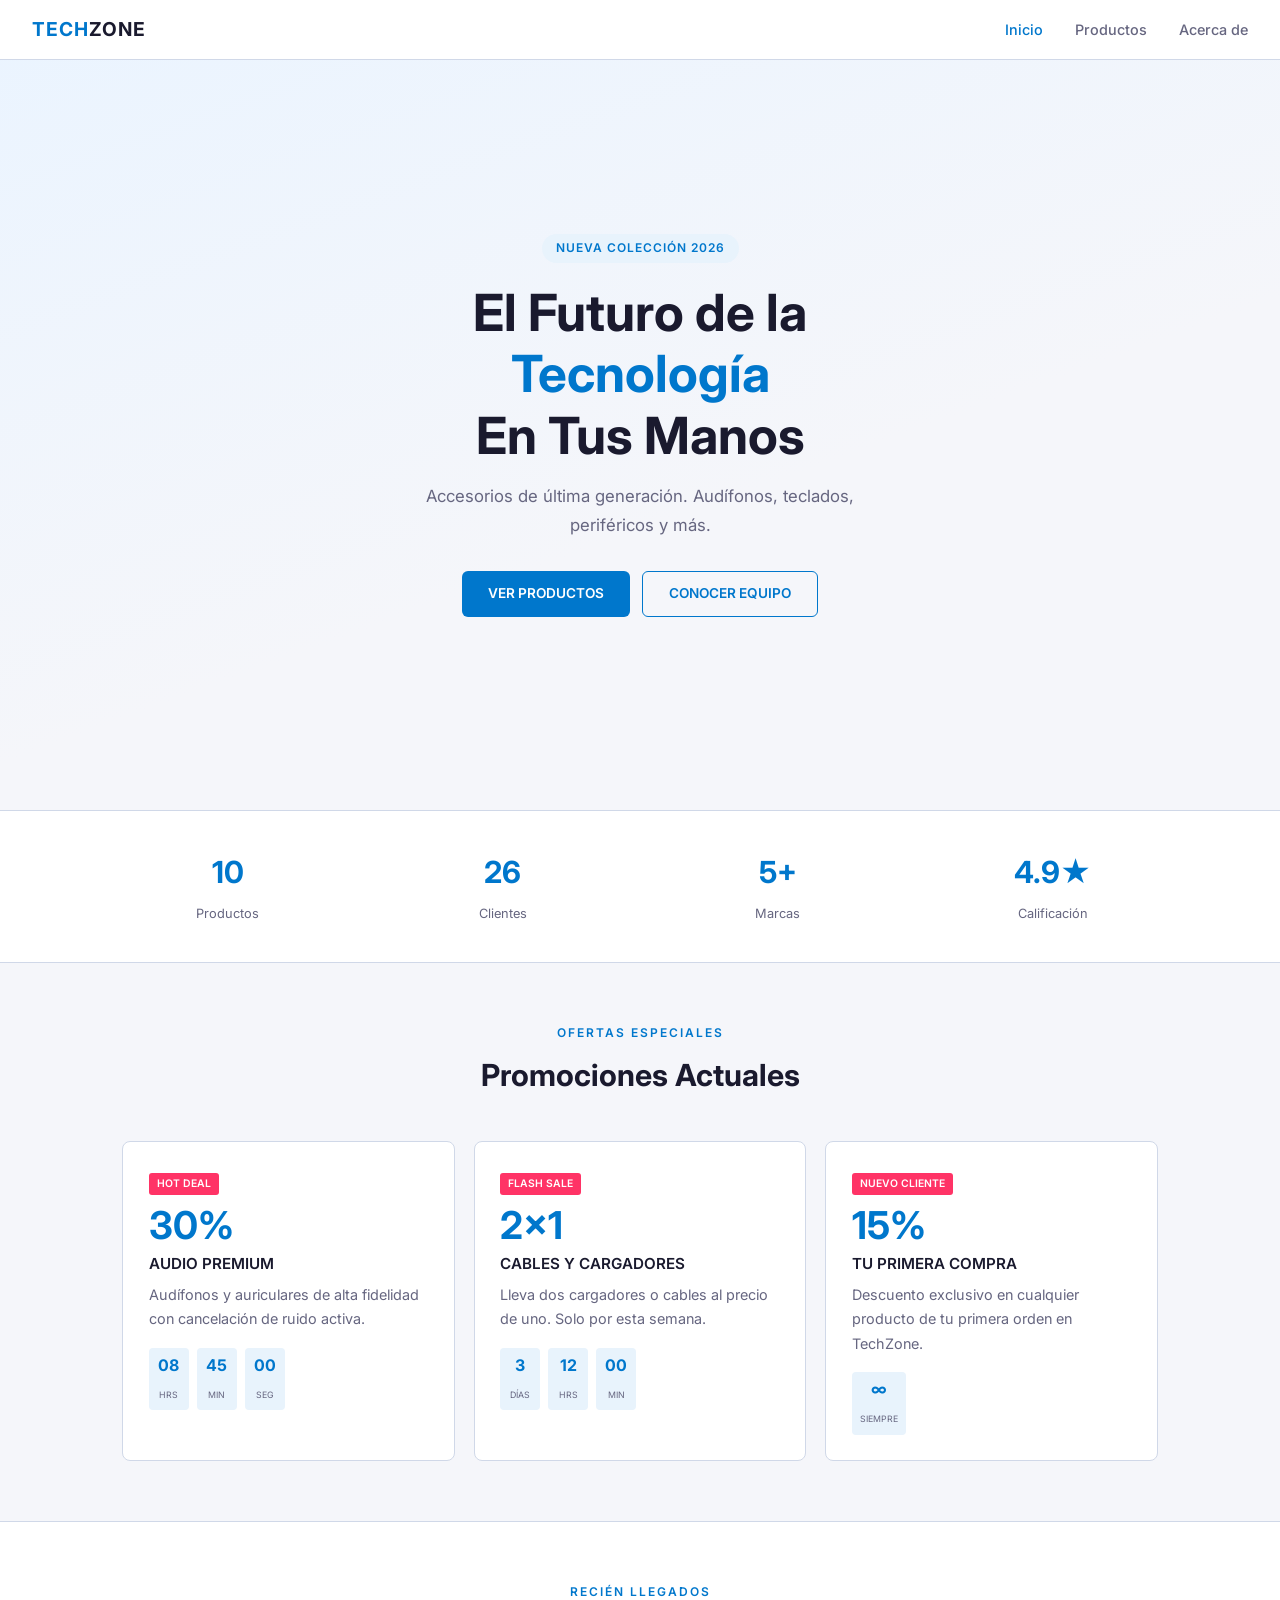
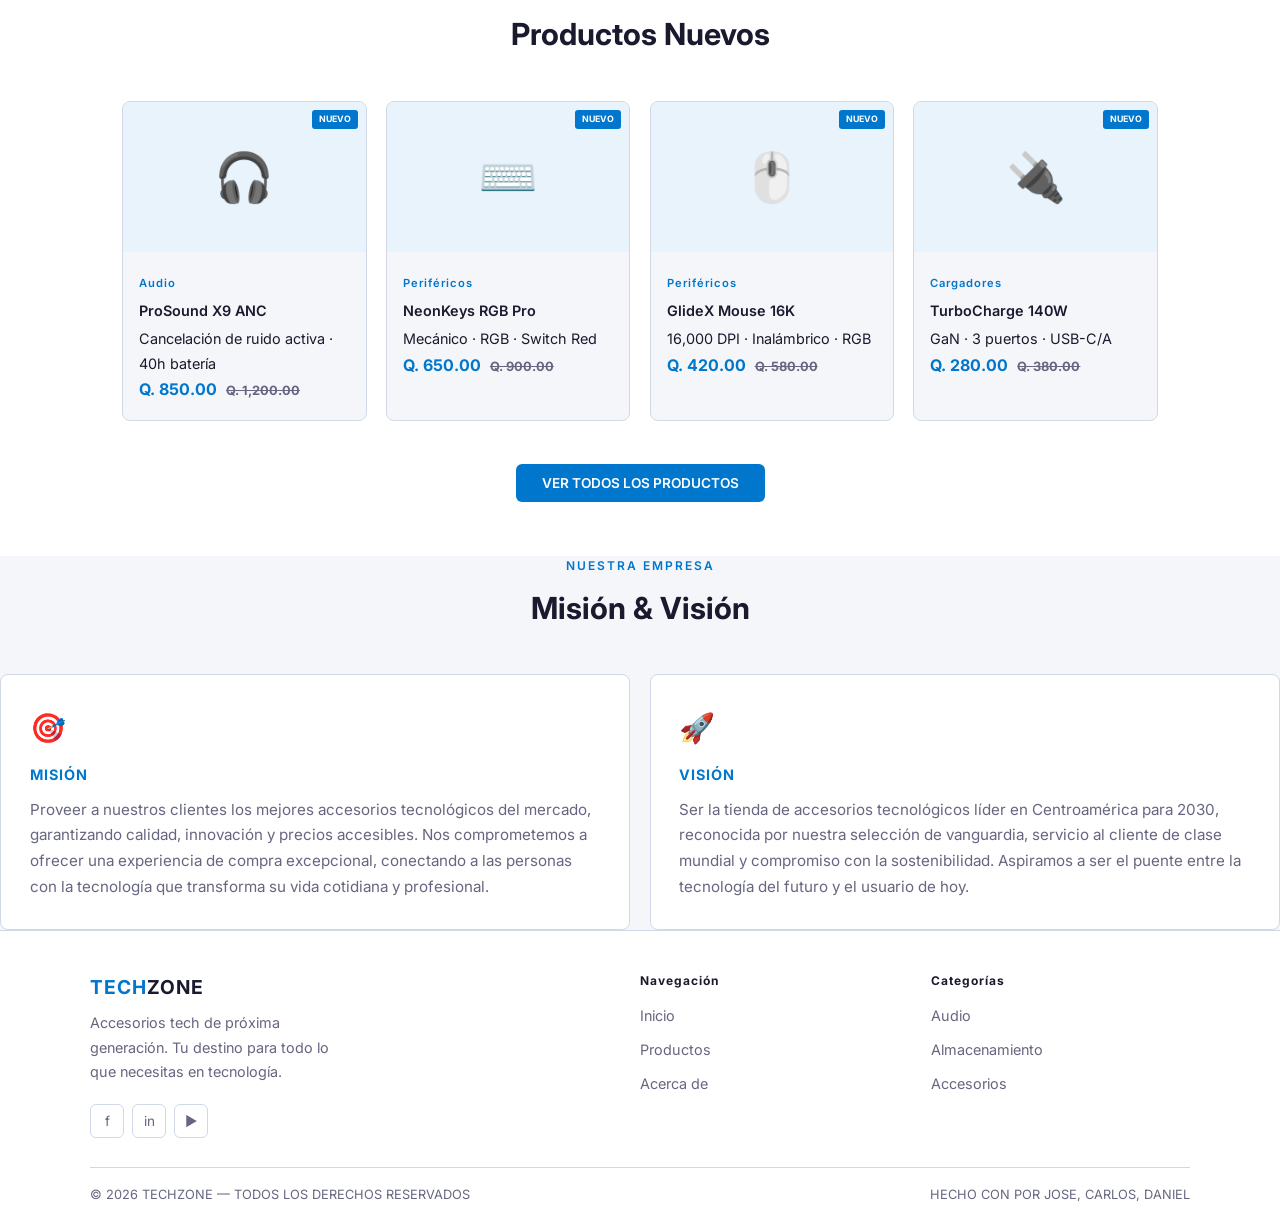
==== index.html @ 8e23b64d "Add files via upload" ====
<!DOCTYPE html>
<html lang="es">
<head>
  <meta charset="UTF-8" />
  <meta name="viewport" content="width=device-width, initial-scale=1.0" />
  <title>TechZone | Accesorios Tech de Próxima Generación</title>
  <link rel="stylesheet" href="/styles_CDJ.css" />
</head>
<body>

  <nav class="navbar_CDJ">
    <a href="index.html" class="nav-logo_CDJ">TECH<span>ZONE</span></a>

    <button class="nav-toggle_CDJ" id="navToggle_CDJ" aria-label="Menú">
      <span></span><span></span><span></span>
    </button>

    <ul class="nav-links_CDJ" id="navLinks_CDJ">
      <li><a href="index.html" class="active_CDJ">Inicio</a></li>
      <li><a href="productos_CDJ.html">Productos</a></li>
      <li><a href="acerca_CDJ.html">Acerca de</a></li>
    </ul>
  </nav>

  <section class="hero_CDJ">
    <div class="hero-content_CDJ">
      <span class="hero-badge_CDJ">NUEVA COLECCIÓN 2026</span>
      <h1 class="hero-title_CDJ">
        El Futuro de la<br />
        <span class="neon-word_CDJ">Tecnología</span><br />
        En Tus Manos
      </h1>
      <p class="hero-subtitle_CDJ">
        Accesorios de última generación. Audífonos, teclados, periféricos
        y más.
      </p>
      <div class="hero-buttons_CDJ">
        <a href="productos_CDJ.html" class="btn-primary_CDJ">VER PRODUCTOS</a>
        <a href="acerca_CDJ.html" class="btn-secondary_CDJ">CONOCER EQUIPO</a>
      </div>
    </div>
    <div class="scroll-indicator_CDJ"></div>
  </section>

  <div class="stats-bar_CDJ">
    <div class="stats-inner_CDJ">
      <div class="stat-item_CDJ">
        <span class="stat-num_CDJ">10</span>
        <span class="stat-label_CDJ">Productos</span>
      </div>
      <div class="stat-item_CDJ">
        <span class="stat-num_CDJ">26</span>
        <span class="stat-label_CDJ">Clientes</span>
      </div>
      <div class="stat-item_CDJ">
        <span class="stat-num_CDJ">5+</span>
        <span class="stat-label_CDJ">Marcas</span>
      </div>
      <div class="stat-item_CDJ">
        <span class="stat-num_CDJ">4.9★</span>
        <span class="stat-label_CDJ">Calificación</span>
      </div>
    </div>
  </div>

  <section class="section_CDJ">
    <div class="section-header_CDJ">
      <span class="section-tag_CDJ">Ofertas Especiales</span>
      <h2 class="section-title_CDJ">Promociones Actuales</h2>
    </div>

    <div class="promo-grid_CDJ">

      <div class="promo-card_CDJ">
        <span class="promo-badge_CDJ">HOT DEAL</span>
        <div class="promo-discount_CDJ">30%</div>
        <h3>AUDIO PREMIUM</h3>
        <p>Audífonos y auriculares de alta fidelidad con cancelación de ruido activa.</p>
        <div class="promo-timer_CDJ">
          <div class="timer-block_CDJ">
            <span class="timer-num_CDJ" id="hours_CDJ">08</span>
            <span class="timer-label_CDJ">HRS</span>
          </div>
          <div class="timer-block_CDJ">
            <span class="timer-num_CDJ" id="mins_CDJ">45</span>
            <span class="timer-label_CDJ">MIN</span>
          </div>
          <div class="timer-block_CDJ">
            <span class="timer-num_CDJ" id="secs_CDJ">00</span>
            <span class="timer-label_CDJ">SEG</span>
          </div>
        </div>
      </div>

      <div class="promo-card_CDJ">
        <span class="promo-badge_CDJ">FLASH SALE</span>
        <div class="promo-discount_CDJ">2×1</div>
        <h3>CABLES Y CARGADORES</h3>
        <p>Lleva dos cargadores o cables al precio de uno. Solo por esta semana.</p>
        <div class="promo-timer_CDJ">
          <div class="timer-block_CDJ">
            <span class="timer-num_CDJ">3</span>
            <span class="timer-label_CDJ">DÍAS</span>
          </div>
          <div class="timer-block_CDJ">
            <span class="timer-num_CDJ">12</span>
            <span class="timer-label_CDJ">HRS</span>
          </div>
          <div class="timer-block_CDJ">
            <span class="timer-num_CDJ">00</span>
            <span class="timer-label_CDJ">MIN</span>
          </div>
        </div>
      </div>

      <div class="promo-card_CDJ">
        <span class="promo-badge_CDJ">NUEVO CLIENTE</span>
        <div class="promo-discount_CDJ">15%</div>
        <h3>TU PRIMERA COMPRA</h3>
        <p>Descuento exclusivo en cualquier producto de tu primera orden en TechZone.</p>
        <div class="promo-timer_CDJ">
          <div class="timer-block_CDJ">
            <span class="timer-num_CDJ">∞</span>
            <span class="timer-label_CDJ">SIEMPRE</span>
          </div>
        </div>
      </div>

    </div>
  </section>

  <section class="products-section_CDJ">
    <div class="products-inner_CDJ">
      <div class="section-header_CDJ">
        <span class="section-tag_CDJ">Recién Llegados</span>
        <h2 class="section-title_CDJ">Productos Nuevos</h2>
      </div>

      <div class="products-grid_CDJ">

        <div class="product-card_CDJ">
          <div class="product-img_CDJ">
            🎧
            <span class="product-new-tag_CDJ">NUEVO</span>
          </div>
          <div class="product-info_CDJ">
            <span class="product-category_CDJ">Audio</span>
            <div class="product-name_CDJ">ProSound X9 ANC</div>
            <div style="color: var(--text-secondary_CDJ); font-size: 0.9rem;">Cancelación de ruido activa · 40h batería</div>
            <div class="product-price_CDJ">Q. 850.00 <span class="old-price_CDJ">Q. 1,200.00</span></div>
          </div>
        </div>

        <div class="product-card_CDJ">
          <div class="product-img_CDJ">
            ⌨️
            <span class="product-new-tag_CDJ">NUEVO</span>
          </div>
          <div class="product-info_CDJ">
            <span class="product-category_CDJ">Periféricos</span>
            <div class="product-name_CDJ">NeonKeys RGB Pro</div>
            <div style="color: var(--text-secondary_CDJ); font-size: 0.9rem;">Mecánico · RGB · Switch Red</div>
            <div class="product-price_CDJ">Q. 650.00 <span class="old-price_CDJ">Q. 900.00</span></div>
          </div>
        </div>

        <div class="product-card_CDJ">
          <div class="product-img_CDJ">
            🖱️
            <span class="product-new-tag_CDJ">NUEVO</span>
          </div>
          <div class="product-info_CDJ">
            <span class="product-category_CDJ">Periféricos</span>
            <div class="product-name_CDJ">GlideX Mouse 16K</div>
            <div style="color: var(--text-secondary_CDJ); font-size: 0.9rem;">16,000 DPI · Inalámbrico · RGB</div>
            <div class="product-price_CDJ">Q. 420.00 <span class="old-price_CDJ">Q. 580.00</span></div>
          </div>
        </div>

        <div class="product-card_CDJ">
          <div class="product-img_CDJ">
            🔌
            <span class="product-new-tag_CDJ">NUEVO</span>
          </div>
          <div class="product-info_CDJ">
            <span class="product-category_CDJ">Cargadores</span>
            <div class="product-name_CDJ">TurboCharge 140W</div>
            <div style="color: var(--text-secondary_CDJ); font-size: 0.9rem;">GaN · 3 puertos · USB-C/A</div>
            <div class="product-price_CDJ">Q. 280.00 <span class="old-price_CDJ">Q. 380.00</span></div>
          </div>
        </div>

      </div>

      <div style="text-align: center; margin-top: 3rem;">
        <a href="productos_CDJ.html" class="btn-primary_CDJ">VER TODOS LOS PRODUCTOS</a>
      </div>
    </div>
  </section>

  <section class="mv-section_CDJ">
    <div class="section-header_CDJ">
      <span class="section-tag_CDJ">Nuestra Empresa</span>
      <h2 class="section-title_CDJ">Misión &amp; Visión</h2>
    </div>

    <div class="mv-grid_CDJ">
      <div class="mv-card_CDJ">
        <span class="mv-icon_CDJ">🎯</span>
        <h3>MISIÓN</h3>
        <p>
          Proveer a nuestros clientes los mejores accesorios tecnológicos del mercado,
          garantizando calidad, innovación y precios accesibles. Nos comprometemos a
          ofrecer una experiencia de compra excepcional, conectando a las personas con
          la tecnología que transforma su vida cotidiana y profesional.
        </p>
      </div>
      <div class="mv-card_CDJ">
        <span class="mv-icon_CDJ">🚀</span>
        <h3>VISIÓN</h3>
        <p>
          Ser la tienda de accesorios tecnológicos líder en Centroamérica para 2030,
          reconocida por nuestra selección de vanguardia, servicio al cliente de clase
          mundial y compromiso con la sostenibilidad. Aspiramos a ser el puente entre
          la tecnología del futuro y el usuario de hoy.
        </p>
      </div>
    </div>
  </section>

  <footer class="footer_CDJ">
    <div class="footer-inner_CDJ">
      <div class="footer-top_CDJ">

        <div class="footer-brand_CDJ">
          <a href="index_CDJ.html" class="nav-logo_CDJ" style="font-size:1.2rem;">TECH<span>ZONE</span></a>
          <p>Accesorios tech de próxima generación. Tu destino para todo lo que necesitas en tecnología.</p>
          <div class="social-links_CDJ" style="margin-top: 1.2rem;">
            <a href="https://www.facebook.com" target="_blank" class="social-link_CDJ" title="Facebook">f</a>
            <a href="https://www.instagram.com" target="_blank" class="social-link_CDJ" title="Instagram">in</a>
            <a href="https://www.youtube.com" target="_blank" class="social-link_CDJ" title="YouTube">▶</a>
          </div>
        </div>

        <div class="footer-col_CDJ">
          <h4>Navegación</h4>
          <ul>
            <li><a href="index.html">Inicio</a></li>
            <li><a href="productos_CDJ.html">Productos</a></li>
            <li><a href="acerca_CDJ.html">Acerca de</a></li>
          </ul>
        </div>

        <div class="footer-col_CDJ">
          <h4>Categorías</h4>
          <ul>
            <li><a href="productos_CDJ.html">Audio</a></li>
            <li><a href="productos_CDJ.html">Almacenamiento</a></li>
            <li><a href="productos_CDJ.html">Accesorios</a></li>
          </ul>
        </div>

      </div>

      <div class="footer-bottom_CDJ">
        <p>© 2026 TECHZONE — TODOS LOS DERECHOS RESERVADOS</p>
        <p>HECHO CON POR JOSE, CARLOS, DANIEL</p>
      </div>
    </div>
  </footer>
</body>
</html>
---- styles_CDJ.css ----
/* ==============================
   TechZone - styles_CDJ.css
   ============================== */

@import url('https://fonts.googleapis.com/css2?family=Inter:wght@400;500;600;700&display=swap');

:root {
  --bg_CDJ: #f5f6fa;
  --bg-card_CDJ: #ffffff;
  --blue_CDJ: #0077cc;
  --blue-light_CDJ: #e8f3fc;
  --text_CDJ: #1a1a2e;
  --text-soft_CDJ: #666680;
  --border_CDJ: #d0d8e8;
  --font_CDJ: 'Inter', sans-serif;
}

*, *::before, *::after { box-sizing: border-box; margin: 0; padding: 0; }
html { scroll-behavior: smooth; }

body {
  background: var(--bg_CDJ);
  color: var(--text_CDJ);
  font-family: var(--font_CDJ);
  font-size: 16px;
  line-height: 1.7;
}

/* ========================
   NAVBAR
   ======================== */
.navbar_CDJ {
  position: fixed;
  top: 0; left: 0;
  width: 100%;
  z-index: 100;
  background: #ffffff;
  border-bottom: 1px solid var(--border_CDJ);
  display: flex;
  align-items: center;
  justify-content: space-between;
  padding: 0 2rem;
  height: 60px;
}

.nav-logo_CDJ {
  font-size: 1.2rem;
  font-weight: 700;
  color: var(--blue_CDJ);
  text-decoration: none;
  letter-spacing: 1px;
}
.nav-logo_CDJ span { color: var(--text_CDJ); }

.nav-links_CDJ {
  list-style: none;
  display: flex;
  gap: 2rem;
}
.nav-links_CDJ a {
  color: var(--text-soft_CDJ);
  text-decoration: none;
  font-size: 0.9rem;
  font-weight: 500;
  transition: color 0.2s;
}
.nav-links_CDJ a:hover,
.nav-links_CDJ a.active_CDJ { color: var(--blue_CDJ); }

.nav-toggle_CDJ {
  display: none;
  flex-direction: column;
  gap: 5px;
  background: none;
  border: none;
  cursor: pointer;
}
.nav-toggle_CDJ span {
  display: block;
  width: 22px; height: 2px;
  background: var(--text_CDJ);
  border-radius: 2px;
}

/* ========================
   HERO
   ======================== */
.hero_CDJ {
  min-height: 90vh;
  display: flex;
  align-items: center;
  justify-content: center;
  text-align: center;
  padding: 90px 2rem 50px;
  background: linear-gradient(160deg, #eaf4ff 0%, var(--bg_CDJ) 60%);
}

.hero-content_CDJ { max-width: 700px; }

.hero-badge_CDJ {
  display: inline-block;
  font-size: 0.75rem;
  font-weight: 600;
  color: var(--blue_CDJ);
  background: var(--blue-light_CDJ);
  border-radius: 20px;
  padding: 4px 14px;
  margin-bottom: 1.2rem;
  letter-spacing: 1px;
}

.hero-title_CDJ {
  font-size: clamp(2rem, 5vw, 3.2rem);
  font-weight: 700;
  line-height: 1.2;
  margin-bottom: 1rem;
}
.hero-title_CDJ .neon-word_CDJ { color: var(--blue_CDJ); }

.hero-subtitle_CDJ {
  color: var(--text-soft_CDJ);
  font-size: 1.05rem;
  max-width: 500px;
  margin: 0 auto 2rem;
}

.hero-buttons_CDJ {
  display: flex;
  gap: 0.8rem;
  justify-content: center;
  flex-wrap: wrap;
}

/* ========================
   BOTONES
   ======================== */
.btn-primary_CDJ {
  font-size: 0.85rem;
  font-weight: 600;
  padding: 11px 26px;
  background: var(--blue_CDJ);
  color: #fff;
  border: none;
  border-radius: 6px;
  cursor: pointer;
  text-decoration: none;
  transition: background 0.2s;
}
.btn-primary_CDJ:hover { background: #005fa3; }

.btn-secondary_CDJ {
  font-size: 0.85rem;
  font-weight: 600;
  padding: 10px 26px;
  background: transparent;
  color: var(--blue_CDJ);
  border: 1.5px solid var(--blue_CDJ);
  border-radius: 6px;
  cursor: pointer;
  text-decoration: none;
  transition: background 0.2s;
}
.btn-secondary_CDJ:hover { background: var(--blue-light_CDJ); }

/* ========================
   SECCIONES
   ======================== */
.section_CDJ {
  padding: 60px 2rem;
  max-width: 1100px;
  margin: 0 auto;
}

.section-header_CDJ {
  text-align: center;
  margin-bottom: 2.5rem;
}
.section-tag_CDJ {
  font-size: 0.75rem;
  font-weight: 600;
  letter-spacing: 2px;
  color: var(--blue_CDJ);
  text-transform: uppercase;
  display: block;
  margin-bottom: 0.4rem;
}
.section-title_CDJ {
  font-size: clamp(1.4rem, 2.5vw, 1.9rem);
  font-weight: 700;
}

/* ========================
   STATS
   ======================== */
.stats-bar_CDJ {
  background: #fff;
  border-top: 1px solid var(--border_CDJ);
  border-bottom: 1px solid var(--border_CDJ);
  padding: 36px 2rem;
}
.stats-inner_CDJ {
  max-width: 1100px;
  margin: 0 auto;
  display: grid;
  grid-template-columns: repeat(4, 1fr);
  text-align: center;
}
.stat-num_CDJ {
  font-size: 1.9rem;
  font-weight: 700;
  color: var(--blue_CDJ);
  display: block;
}
.stat-label_CDJ {
  font-size: 0.8rem;
  color: var(--text-soft_CDJ);
}

/* ========================
   PROMOS
   ======================== */
.promo-grid_CDJ {
  display: grid;
  grid-template-columns: repeat(auto-fit, minmax(260px, 1fr));
  gap: 1.2rem;
}
.promo-card_CDJ {
  background: var(--bg-card_CDJ);
  border: 1px solid var(--border_CDJ);
  border-radius: 8px;
  padding: 1.6rem;
  transition: box-shadow 0.2s;
}
.promo-card_CDJ:hover { box-shadow: 0 4px 16px rgba(0,0,0,0.08); }

.promo-badge_CDJ {
  display: inline-block;
  font-size: 0.65rem;
  font-weight: 600;
  padding: 2px 8px;
  background: #ff3366;
  color: white;
  border-radius: 3px;
  margin-bottom: 0.7rem;
}
.promo-discount_CDJ {
  font-size: 2.4rem;
  font-weight: 700;
  color: var(--blue_CDJ);
  line-height: 1;
  margin-bottom: 0.4rem;
}
.promo-card_CDJ h3 { font-size: 0.95rem; font-weight: 600; margin-bottom: 0.4rem; }
.promo-card_CDJ p  { color: var(--text-soft_CDJ); font-size: 0.9rem; }

.promo-timer_CDJ { display: flex; gap: 0.5rem; margin-top: 1rem; }
.timer-block_CDJ {
  text-align: center;
  background: var(--blue-light_CDJ);
  border-radius: 4px;
  padding: 4px 8px;
  min-width: 40px;
}
.timer-num_CDJ { font-size: 1rem; font-weight: 700; color: var(--blue_CDJ); display: block; }
.timer-label_CDJ { font-size: 0.55rem; color: var(--text-soft_CDJ); }

/* ========================
   PRODUCTOS
   ======================== */
.products-section_CDJ {
  background: #fff;
  border-top: 1px solid var(--border_CDJ);
  padding: 60px 0;
}
.products-inner_CDJ {
  max-width: 1100px;
  margin: 0 auto;
  padding: 0 2rem;
}
.products-grid_CDJ {
  display: grid;
  grid-template-columns: repeat(auto-fit, minmax(220px, 1fr));
  gap: 1.2rem;
  margin-top: 2.5rem;
}
.product-card_CDJ {
  background: var(--bg_CDJ);
  border: 1px solid var(--border_CDJ);
  border-radius: 8px;
  overflow: hidden;
  transition: box-shadow 0.2s;
  cursor: pointer;
}
.product-card_CDJ:hover { box-shadow: 0 4px 16px rgba(0,0,0,0.08); }

.product-img_CDJ {
  width: 100%; height: 150px;
  background: var(--blue-light_CDJ);
  display: flex; align-items: center; justify-content: center;
  font-size: 3rem;
  position: relative;
}
.product-new-tag_CDJ {
  position: absolute; top: 8px; right: 8px;
  font-size: 0.55rem; font-weight: 700;
  padding: 2px 7px;
  background: var(--blue_CDJ);
  color: #fff;
  border-radius: 3px;
}
.product-info_CDJ { padding: 1rem; }
.product-category_CDJ { font-size: 0.7rem; font-weight: 600; color: var(--blue_CDJ); letter-spacing: 1px; }
.product-name_CDJ { font-size: 0.9rem; font-weight: 600; margin: 0.25rem 0; }
.product-price_CDJ { font-size: 1rem; font-weight: 700; color: var(--blue_CDJ); }
.old-price_CDJ { font-size: 0.8rem; color: var(--text-soft_CDJ); text-decoration: line-through; margin-left: 5px; }

/* ========================
   MISIÓN Y VISIÓN
   ======================== */
.mv-grid_CDJ {
  display: grid;
  grid-template-columns: 1fr 1fr;
  gap: 1.2rem;
  margin-top: 2.5rem;
}
.mv-card_CDJ {
  background: var(--bg-card_CDJ);
  border: 1px solid var(--border_CDJ);
  border-radius: 8px;
  padding: 1.8rem;
}
.mv-icon_CDJ { font-size: 1.8rem; display: block; margin-bottom: 0.6rem; }
.mv-card_CDJ h3 { font-size: 0.9rem; font-weight: 700; color: var(--blue_CDJ); margin-bottom: 0.6rem; letter-spacing: 1px; }
.mv-card_CDJ p  { color: var(--text-soft_CDJ); font-size: 0.95rem; }

/* ========================
   FOOTER
   ======================== */
.footer_CDJ {
  background: #fff;
  border-top: 1px solid var(--border_CDJ);
  padding: 2.5rem 2rem 1.5rem;
}
.footer-inner_CDJ { max-width: 1100px; margin: 0 auto; }
.footer-top_CDJ {
  display: grid;
  grid-template-columns: 2fr 1fr 1fr;
  gap: 2rem;
  margin-bottom: 1.8rem;
}
.footer-brand_CDJ p { color: var(--text-soft_CDJ); font-size: 0.9rem; margin-top: 0.5rem; max-width: 240px; }
.footer-col_CDJ h4 { font-size: 0.75rem; font-weight: 700; color: var(--text_CDJ); margin-bottom: 0.7rem; letter-spacing: 1px; }
.footer-col_CDJ ul { list-style: none; display: flex; flex-direction: column; gap: 0.4rem; }
.footer-col_CDJ a { color: var(--text-soft_CDJ); text-decoration: none; font-size: 0.9rem; transition: color 0.2s; }
.footer-col_CDJ a:hover { color: var(--blue_CDJ); }

.social-links_CDJ { display: flex; gap: 0.5rem; margin-top: 0.8rem; }
.social-link_CDJ {
  width: 34px; height: 34px;
  display: flex; align-items: center; justify-content: center;
  border: 1px solid var(--border_CDJ);
  border-radius: 6px;
  color: var(--text-soft_CDJ);
  text-decoration: none;
  font-size: 0.85rem;
  transition: color 0.2s, border-color 0.2s;
}
.social-link_CDJ:hover { color: var(--blue_CDJ); border-color: var(--blue_CDJ); }

.footer-bottom_CDJ {
  border-top: 1px solid var(--border_CDJ);
  padding-top: 1rem;
  display: flex;
  justify-content: space-between;
  flex-wrap: wrap;
  gap: 0.5rem;
}
.footer-bottom_CDJ p { font-size: 0.8rem; color: var(--text-soft_CDJ); }

/* ========================
   REVEAL
   ======================== */
.reveal_CDJ {
  opacity: 0;
  transform: translateY(16px);
  transition: opacity 0.5s ease, transform 0.5s ease;
}
.reveal_CDJ.visible_CDJ { opacity: 1; transform: translateY(0); }

/* ========================
   MEDIA QUERIES
   ======================== */
@media (max-width: 768px) {
  .nav-links_CDJ {
    display: none;
    position: absolute;
    top: 60px; left: 0;
    width: 100%;
    background: #fff;
    flex-direction: column;
    align-items: center;
    padding: 1.5rem 0;
    gap: 1.2rem;
    border-bottom: 1px solid var(--border_CDJ);
  }
  .nav-links_CDJ.open_CDJ { display: flex; }
  .nav-toggle_CDJ { display: flex; }
  .stats-inner_CDJ { grid-template-columns: repeat(2, 1fr); gap: 1rem; }
  .mv-grid_CDJ { grid-template-columns: 1fr; }
  .footer-top_CDJ { grid-template-columns: 1fr; }
  .footer-bottom_CDJ { flex-direction: column; }
}

@media (max-width: 480px) {
  .promo-grid_CDJ { grid-template-columns: 1fr; }
  .products-grid_CDJ { grid-template-columns: 1fr 1fr; }
}
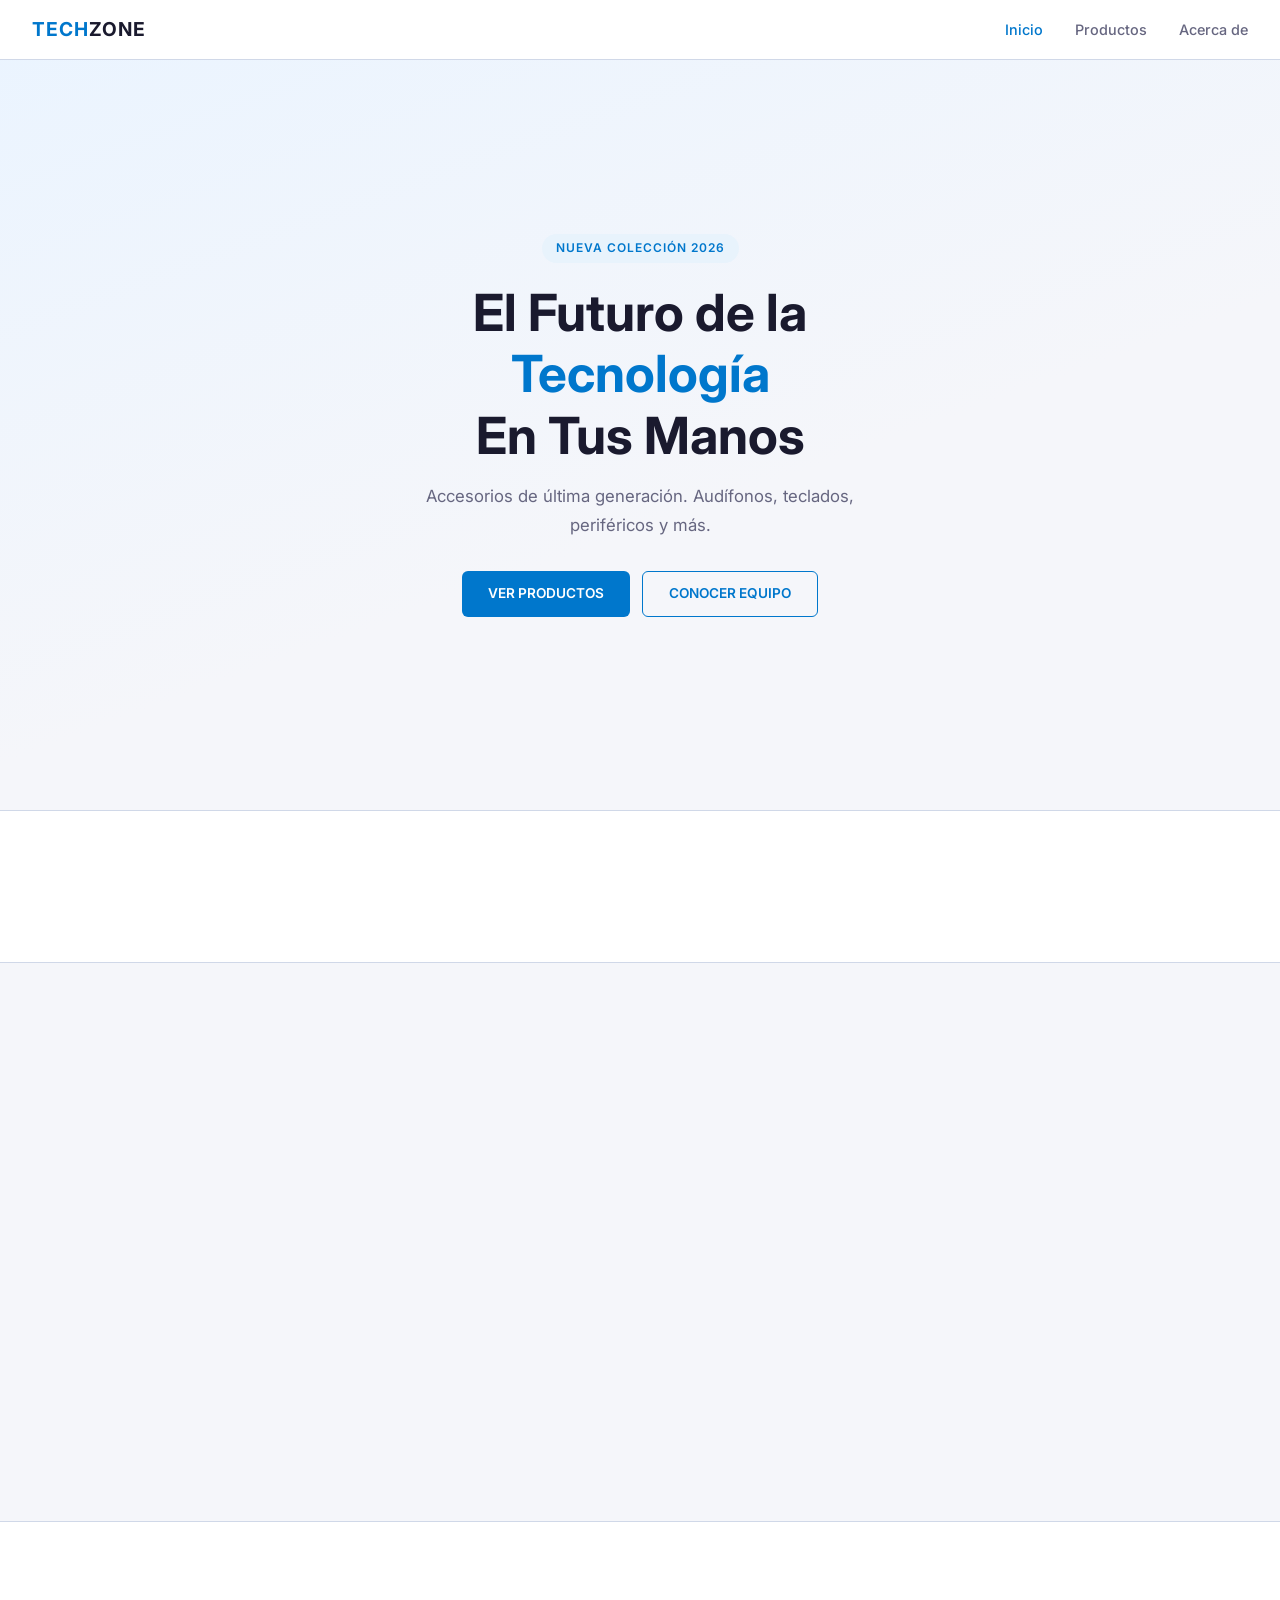
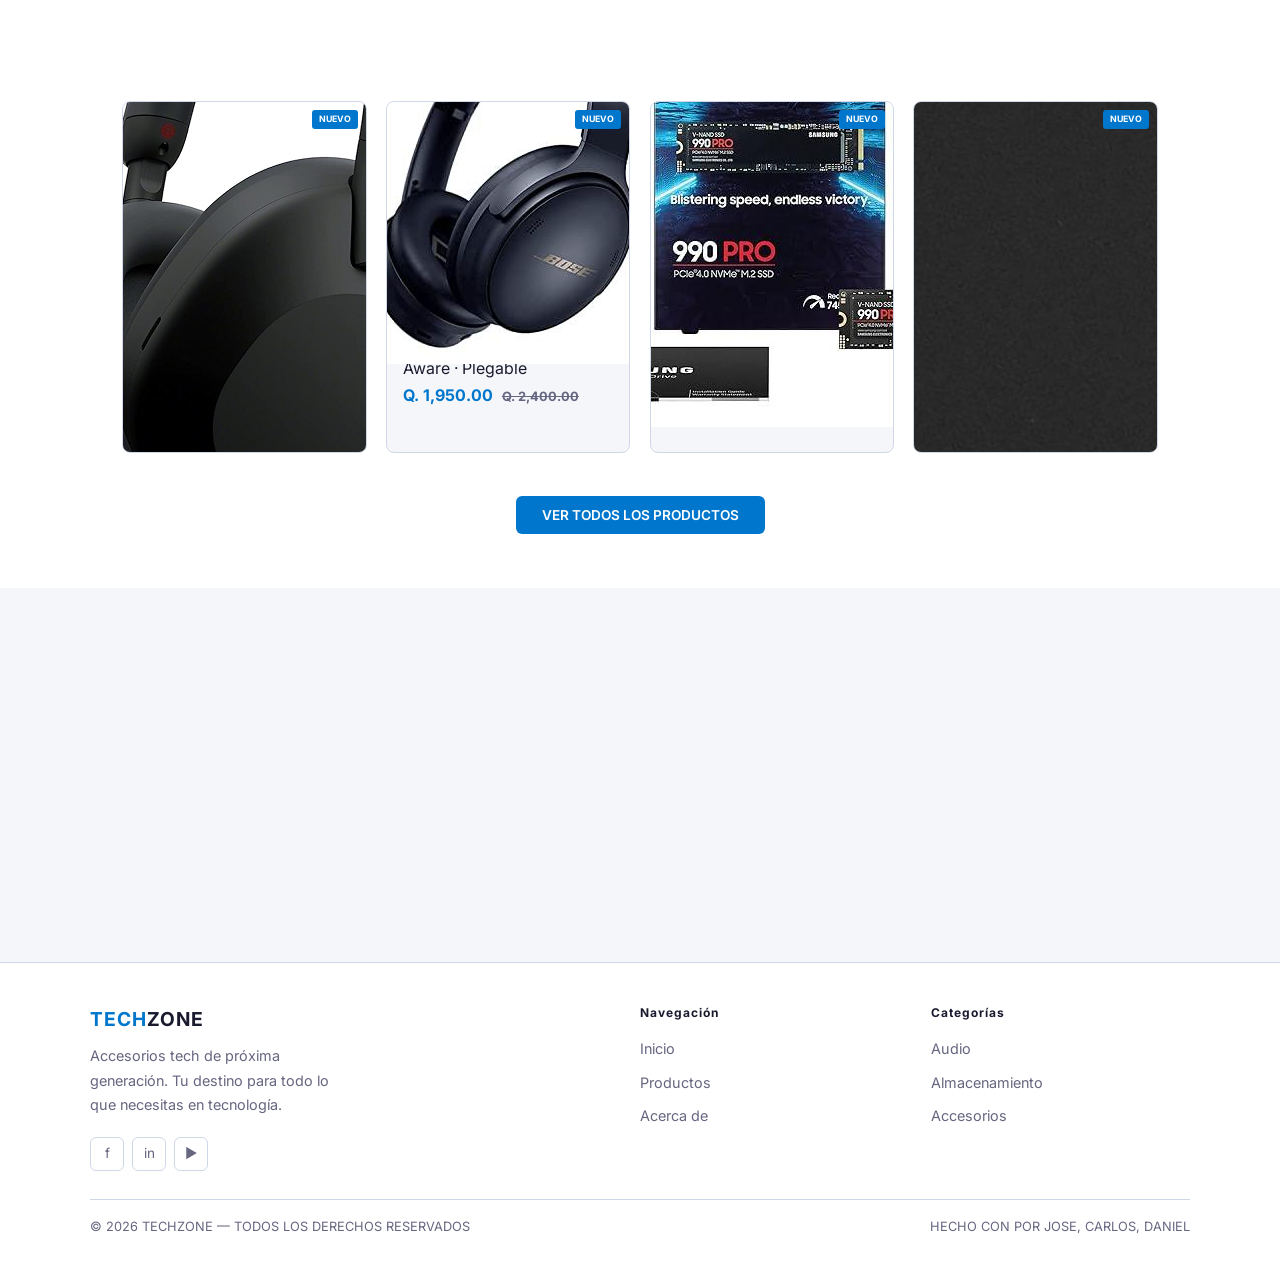
==== commit ccac1b51: "Update index.html" ====
--- a/index.html
+++ b/index.html
@@ -4,19 +4,19 @@
   <meta charset="UTF-8" />
   <meta name="viewport" content="width=device-width, initial-scale=1.0" />
   <title>TechZone | Accesorios Tech de Próxima Generación</title>
-  <link rel="stylesheet" href="/styles_CDJ.css" />
+  <link rel="stylesheet" href="styles_CDJ.css" />
 </head>
 <body>
 
   <nav class="navbar_CDJ">
-    <a href="index.html" class="nav-logo_CDJ">TECH<span>ZONE</span></a>
+    <a href="index_CDJ.html" class="nav-logo_CDJ">TECH<span>ZONE</span></a>
 
     <button class="nav-toggle_CDJ" id="navToggle_CDJ" aria-label="Menú">
       <span></span><span></span><span></span>
     </button>
 
     <ul class="nav-links_CDJ" id="navLinks_CDJ">
-      <li><a href="index.html" class="active_CDJ">Inicio</a></li>
+      <li><a href="index_CDJ.html" class="active_CDJ">Inicio</a></li>
       <li><a href="productos_CDJ.html">Productos</a></li>
       <li><a href="acerca_CDJ.html">Acerca de</a></li>
     </ul>
@@ -42,21 +42,24 @@
     <div class="scroll-indicator_CDJ"></div>
   </section>
 
+  <!-- ========================
+       STATS BAR
+       ======================== -->
   <div class="stats-bar_CDJ">
     <div class="stats-inner_CDJ">
-      <div class="stat-item_CDJ">
+      <div class="stat-item_CDJ reveal_CDJ">
         <span class="stat-num_CDJ">10</span>
         <span class="stat-label_CDJ">Productos</span>
       </div>
-      <div class="stat-item_CDJ">
+      <div class="stat-item_CDJ reveal_CDJ">
         <span class="stat-num_CDJ">26</span>
         <span class="stat-label_CDJ">Clientes</span>
       </div>
-      <div class="stat-item_CDJ">
+      <div class="stat-item_CDJ reveal_CDJ">
         <span class="stat-num_CDJ">5+</span>
         <span class="stat-label_CDJ">Marcas</span>
       </div>
-      <div class="stat-item_CDJ">
+      <div class="stat-item_CDJ reveal_CDJ">
         <span class="stat-num_CDJ">4.9★</span>
         <span class="stat-label_CDJ">Calificación</span>
       </div>
@@ -64,14 +67,14 @@
   </div>
 
   <section class="section_CDJ">
-    <div class="section-header_CDJ">
+    <div class="section-header_CDJ reveal_CDJ">
       <span class="section-tag_CDJ">Ofertas Especiales</span>
       <h2 class="section-title_CDJ">Promociones Actuales</h2>
     </div>
 
     <div class="promo-grid_CDJ">
 
-      <div class="promo-card_CDJ">
+      <div class="promo-card_CDJ reveal_CDJ">
         <span class="promo-badge_CDJ">HOT DEAL</span>
         <div class="promo-discount_CDJ">30%</div>
         <h3>AUDIO PREMIUM</h3>
@@ -92,7 +95,7 @@
         </div>
       </div>
 
-      <div class="promo-card_CDJ">
+      <div class="promo-card_CDJ reveal_CDJ">
         <span class="promo-badge_CDJ">FLASH SALE</span>
         <div class="promo-discount_CDJ">2×1</div>
         <h3>CABLES Y CARGADORES</h3>
@@ -113,7 +116,7 @@
         </div>
       </div>
 
-      <div class="promo-card_CDJ">
+      <div class="promo-card_CDJ reveal_CDJ">
         <span class="promo-badge_CDJ">NUEVO CLIENTE</span>
         <div class="promo-discount_CDJ">15%</div>
         <h3>TU PRIMERA COMPRA</h3>
@@ -129,9 +132,12 @@
     </div>
   </section>
 
+  <!-- ========================
+       PRODUCTOS NUEVOS
+       ======================== -->
   <section class="products-section_CDJ">
     <div class="products-inner_CDJ">
-      <div class="section-header_CDJ">
+      <div class="section-header_CDJ reveal_CDJ">
         <span class="section-tag_CDJ">Recién Llegados</span>
         <h2 class="section-title_CDJ">Productos Nuevos</h2>
       </div>
@@ -140,53 +146,53 @@
 
         <div class="product-card_CDJ">
           <div class="product-img_CDJ">
-            🎧
+            <img src="sonywh.jpg" alt="Sony WH-1000XM5" class="product-image_CDJ">
             <span class="product-new-tag_CDJ">NUEVO</span>
           </div>
           <div class="product-info_CDJ">
             <span class="product-category_CDJ">Audio</span>
-            <div class="product-name_CDJ">ProSound X9 ANC</div>
-            <div style="color: var(--text-secondary_CDJ); font-size: 0.9rem;">Cancelación de ruido activa · 40h batería</div>
-            <div class="product-price_CDJ">Q. 850.00 <span class="old-price_CDJ">Q. 1,200.00</span></div>
-          </div>
-        </div>
-
-        <div class="product-card_CDJ">
-          <div class="product-img_CDJ">
-            ⌨️
-            <span class="product-new-tag_CDJ">NUEVO</span>
-          </div>
-          <div class="product-info_CDJ">
-            <span class="product-category_CDJ">Periféricos</span>
-            <div class="product-name_CDJ">NeonKeys RGB Pro</div>
-            <div style="color: var(--text-secondary_CDJ); font-size: 0.9rem;">Mecánico · RGB · Switch Red</div>
-            <div class="product-price_CDJ">Q. 650.00 <span class="old-price_CDJ">Q. 900.00</span></div>
-          </div>
-        </div>
-
-        <div class="product-card_CDJ">
-          <div class="product-img_CDJ">
-            🖱️
-            <span class="product-new-tag_CDJ">NUEVO</span>
-          </div>
-          <div class="product-info_CDJ">
-            <span class="product-category_CDJ">Periféricos</span>
-            <div class="product-name_CDJ">GlideX Mouse 16K</div>
-            <div style="color: var(--text-secondary_CDJ); font-size: 0.9rem;">16,000 DPI · Inalámbrico · RGB</div>
-            <div class="product-price_CDJ">Q. 420.00 <span class="old-price_CDJ">Q. 580.00</span></div>
-          </div>
-        </div>
-
-        <div class="product-card_CDJ">
-          <div class="product-img_CDJ">
-            🔌
-            <span class="product-new-tag_CDJ">NUEVO</span>
-          </div>
-          <div class="product-info_CDJ">
-            <span class="product-category_CDJ">Cargadores</span>
-            <div class="product-name_CDJ">TurboCharge 140W</div>
-            <div style="color: var(--text-secondary_CDJ); font-size: 0.9rem;">GaN · 3 puertos · USB-C/A</div>
-            <div class="product-price_CDJ">Q. 280.00 <span class="old-price_CDJ">Q. 380.00</span></div>
+            <div class="product-name_CDJ">Sony WH-1000XM5</div>
+            <div class="product-desc_CDJ">Cancelación de ruido líder · 30h batería · Bluetooth 5.2</div>
+            <div class="product-price_CDJ">Q. 1,850.00 <span class="old-price_CDJ">Q. 2,200.00</span></div>
+          </div>
+        </div>
+
+        <div class="product-card_CDJ">
+          <div class="product-img_CDJ">
+            <img src="bose.jpg" alt="Bose QuietComfort 45" class="product-image_CDJ">
+            <span class="product-new-tag_CDJ">NUEVO</span>
+          </div>
+          <div class="product-info_CDJ">
+            <span class="product-category_CDJ">Audio</span>
+            <div class="product-name_CDJ">Bose QuietComfort 45</div>
+            <div class="product-desc_CDJ">ANC · 24h batería · Modo Aware · Plegable</div>
+            <div class="product-price_CDJ">Q. 1,950.00 <span class="old-price_CDJ">Q. 2,400.00</span></div>
+          </div>
+        </div>
+
+        <div class="product-card_CDJ">
+          <div class="product-img_CDJ">
+            <img src="samsungssd.jpg" alt="Samsung 990 Pro 1TB" class="product-image_CDJ">
+            <span class="product-new-tag_CDJ">NUEVO</span>
+          </div>
+          <div class="product-info_CDJ">
+            <span class="product-category_CDJ">Almacenamiento</span>
+            <div class="product-name_CDJ">Samsung 990 Pro 1TB</div>
+            <div class="product-desc_CDJ">NVMe PCIe 4.0 · 7,450 MB/s · M.2 2280</div>
+            <div class="product-price_CDJ">Q. 750.00 <span class="old-price_CDJ">Q. 950.00</span></div>
+          </div>
+        </div>
+
+        <div class="product-card_CDJ">
+          <div class="product-img_CDJ">
+            <img src="anker.jpeg" alt="Anker 737 GaN 120W" class="product-image_CDJ">
+            <span class="product-new-tag_CDJ">NUEVO</span>
+          </div>
+          <div class="product-info_CDJ">
+            <span class="product-category_CDJ">Accesorios</span>
+            <div class="product-name_CDJ">Anker 737 GaN 120W</div>
+            <div class="product-desc_CDJ">Cargador GaN · 3 puertos · USB-C + USB-A · Carga rápida</div>
+            <div class="product-price_CDJ">Q. 420.00 <span class="old-price_CDJ">Q. 550.00</span></div>
           </div>
         </div>
 
@@ -198,14 +204,17 @@
     </div>
   </section>
 
+  <!-- ========================
+       MISIÓN Y VISIÓN
+       ======================== -->
   <section class="mv-section_CDJ">
-    <div class="section-header_CDJ">
+    <div class="section-header_CDJ reveal_CDJ">
       <span class="section-tag_CDJ">Nuestra Empresa</span>
       <h2 class="section-title_CDJ">Misión &amp; Visión</h2>
     </div>
 
     <div class="mv-grid_CDJ">
-      <div class="mv-card_CDJ">
+      <div class="mv-card_CDJ reveal_CDJ">
         <span class="mv-icon_CDJ">🎯</span>
         <h3>MISIÓN</h3>
         <p>
@@ -215,7 +224,7 @@
           la tecnología que transforma su vida cotidiana y profesional.
         </p>
       </div>
-      <div class="mv-card_CDJ">
+      <div class="mv-card_CDJ reveal_CDJ">
         <span class="mv-icon_CDJ">🚀</span>
         <h3>VISIÓN</h3>
         <p>
@@ -228,6 +237,9 @@
     </div>
   </section>
 
+  <!-- ========================
+       FOOTER
+       ======================== -->
   <footer class="footer_CDJ">
     <div class="footer-inner_CDJ">
       <div class="footer-top_CDJ">
@@ -245,7 +257,7 @@
         <div class="footer-col_CDJ">
           <h4>Navegación</h4>
           <ul>
-            <li><a href="index.html">Inicio</a></li>
+            <li><a href="index_CDJ.html">Inicio</a></li>
             <li><a href="productos_CDJ.html">Productos</a></li>
             <li><a href="acerca_CDJ.html">Acerca de</a></li>
           </ul>
@@ -268,5 +280,6 @@
       </div>
     </div>
   </footer>
+
 </body>
-</html>+</html>
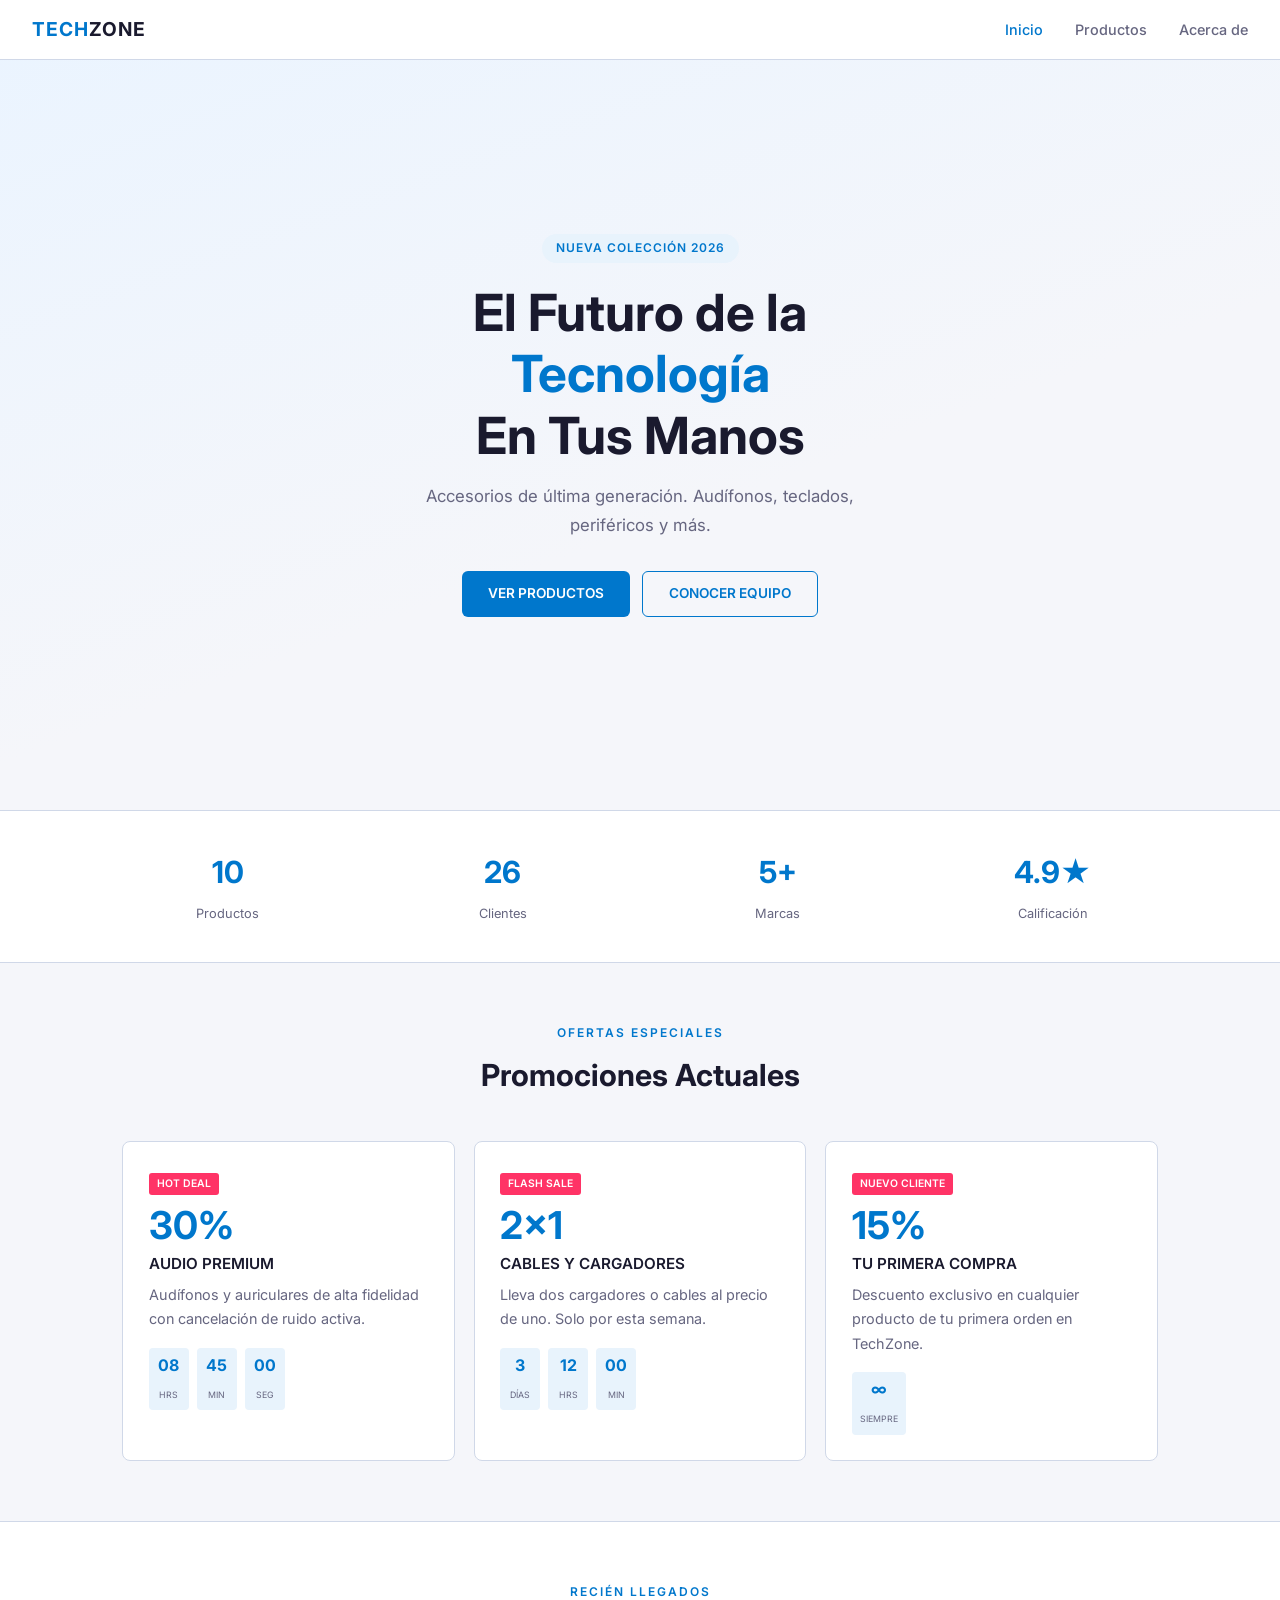
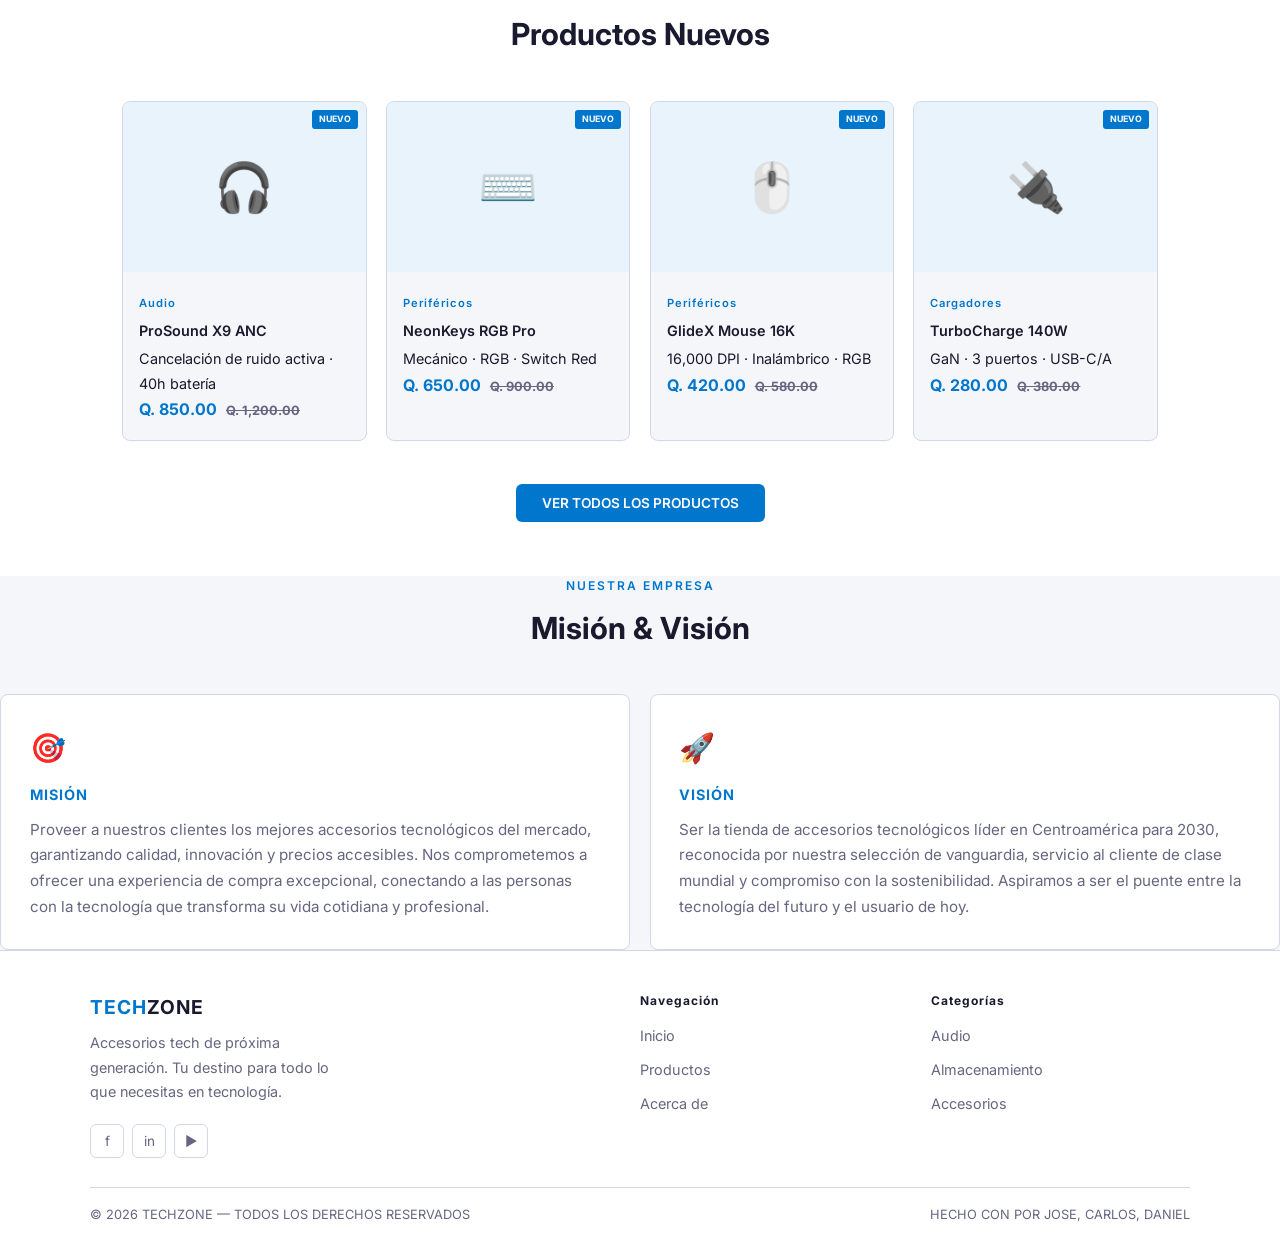
==== commit 1e40cd7b: "Update index.html" ====
--- a/index.html
+++ b/index.html
@@ -9,14 +9,14 @@
 <body>
 
   <nav class="navbar_CDJ">
-    <a href="index_CDJ.html" class="nav-logo_CDJ">TECH<span>ZONE</span></a>
+    <a href="index.html" class="nav-logo_CDJ">TECH<span>ZONE</span></a>
 
     <button class="nav-toggle_CDJ" id="navToggle_CDJ" aria-label="Menú">
       <span></span><span></span><span></span>
     </button>
 
     <ul class="nav-links_CDJ" id="navLinks_CDJ">
-      <li><a href="index_CDJ.html" class="active_CDJ">Inicio</a></li>
+      <li><a href="index.html" class="active_CDJ">Inicio</a></li>
       <li><a href="productos_CDJ.html">Productos</a></li>
       <li><a href="acerca_CDJ.html">Acerca de</a></li>
     </ul>
@@ -42,24 +42,21 @@
     <div class="scroll-indicator_CDJ"></div>
   </section>
 
-  <!-- ========================
-       STATS BAR
-       ======================== -->
   <div class="stats-bar_CDJ">
     <div class="stats-inner_CDJ">
-      <div class="stat-item_CDJ reveal_CDJ">
+      <div class="stat-item_CDJ">
         <span class="stat-num_CDJ">10</span>
         <span class="stat-label_CDJ">Productos</span>
       </div>
-      <div class="stat-item_CDJ reveal_CDJ">
+      <div class="stat-item_CDJ">
         <span class="stat-num_CDJ">26</span>
         <span class="stat-label_CDJ">Clientes</span>
       </div>
-      <div class="stat-item_CDJ reveal_CDJ">
+      <div class="stat-item_CDJ">
         <span class="stat-num_CDJ">5+</span>
         <span class="stat-label_CDJ">Marcas</span>
       </div>
-      <div class="stat-item_CDJ reveal_CDJ">
+      <div class="stat-item_CDJ">
         <span class="stat-num_CDJ">4.9★</span>
         <span class="stat-label_CDJ">Calificación</span>
       </div>
@@ -67,14 +64,14 @@
   </div>
 
   <section class="section_CDJ">
-    <div class="section-header_CDJ reveal_CDJ">
+    <div class="section-header_CDJ">
       <span class="section-tag_CDJ">Ofertas Especiales</span>
       <h2 class="section-title_CDJ">Promociones Actuales</h2>
     </div>
 
     <div class="promo-grid_CDJ">
 
-      <div class="promo-card_CDJ reveal_CDJ">
+      <div class="promo-card_CDJ">
         <span class="promo-badge_CDJ">HOT DEAL</span>
         <div class="promo-discount_CDJ">30%</div>
         <h3>AUDIO PREMIUM</h3>
@@ -95,7 +92,7 @@
         </div>
       </div>
 
-      <div class="promo-card_CDJ reveal_CDJ">
+      <div class="promo-card_CDJ">
         <span class="promo-badge_CDJ">FLASH SALE</span>
         <div class="promo-discount_CDJ">2×1</div>
         <h3>CABLES Y CARGADORES</h3>
@@ -116,7 +113,7 @@
         </div>
       </div>
 
-      <div class="promo-card_CDJ reveal_CDJ">
+      <div class="promo-card_CDJ">
         <span class="promo-badge_CDJ">NUEVO CLIENTE</span>
         <div class="promo-discount_CDJ">15%</div>
         <h3>TU PRIMERA COMPRA</h3>
@@ -132,12 +129,9 @@
     </div>
   </section>
 
-  <!-- ========================
-       PRODUCTOS NUEVOS
-       ======================== -->
   <section class="products-section_CDJ">
     <div class="products-inner_CDJ">
-      <div class="section-header_CDJ reveal_CDJ">
+      <div class="section-header_CDJ">
         <span class="section-tag_CDJ">Recién Llegados</span>
         <h2 class="section-title_CDJ">Productos Nuevos</h2>
       </div>
@@ -146,53 +140,53 @@
 
         <div class="product-card_CDJ">
           <div class="product-img_CDJ">
-            <img src="sonywh.jpg" alt="Sony WH-1000XM5" class="product-image_CDJ">
+            🎧
             <span class="product-new-tag_CDJ">NUEVO</span>
           </div>
           <div class="product-info_CDJ">
             <span class="product-category_CDJ">Audio</span>
-            <div class="product-name_CDJ">Sony WH-1000XM5</div>
-            <div class="product-desc_CDJ">Cancelación de ruido líder · 30h batería · Bluetooth 5.2</div>
-            <div class="product-price_CDJ">Q. 1,850.00 <span class="old-price_CDJ">Q. 2,200.00</span></div>
-          </div>
-        </div>
-
-        <div class="product-card_CDJ">
-          <div class="product-img_CDJ">
-            <img src="bose.jpg" alt="Bose QuietComfort 45" class="product-image_CDJ">
-            <span class="product-new-tag_CDJ">NUEVO</span>
-          </div>
-          <div class="product-info_CDJ">
-            <span class="product-category_CDJ">Audio</span>
-            <div class="product-name_CDJ">Bose QuietComfort 45</div>
-            <div class="product-desc_CDJ">ANC · 24h batería · Modo Aware · Plegable</div>
-            <div class="product-price_CDJ">Q. 1,950.00 <span class="old-price_CDJ">Q. 2,400.00</span></div>
-          </div>
-        </div>
-
-        <div class="product-card_CDJ">
-          <div class="product-img_CDJ">
-            <img src="samsungssd.jpg" alt="Samsung 990 Pro 1TB" class="product-image_CDJ">
-            <span class="product-new-tag_CDJ">NUEVO</span>
-          </div>
-          <div class="product-info_CDJ">
-            <span class="product-category_CDJ">Almacenamiento</span>
-            <div class="product-name_CDJ">Samsung 990 Pro 1TB</div>
-            <div class="product-desc_CDJ">NVMe PCIe 4.0 · 7,450 MB/s · M.2 2280</div>
-            <div class="product-price_CDJ">Q. 750.00 <span class="old-price_CDJ">Q. 950.00</span></div>
-          </div>
-        </div>
-
-        <div class="product-card_CDJ">
-          <div class="product-img_CDJ">
-            <img src="anker.jpeg" alt="Anker 737 GaN 120W" class="product-image_CDJ">
-            <span class="product-new-tag_CDJ">NUEVO</span>
-          </div>
-          <div class="product-info_CDJ">
-            <span class="product-category_CDJ">Accesorios</span>
-            <div class="product-name_CDJ">Anker 737 GaN 120W</div>
-            <div class="product-desc_CDJ">Cargador GaN · 3 puertos · USB-C + USB-A · Carga rápida</div>
-            <div class="product-price_CDJ">Q. 420.00 <span class="old-price_CDJ">Q. 550.00</span></div>
+            <div class="product-name_CDJ">ProSound X9 ANC</div>
+            <div style="color: var(--text-secondary_CDJ); font-size: 0.9rem;">Cancelación de ruido activa · 40h batería</div>
+            <div class="product-price_CDJ">Q. 850.00 <span class="old-price_CDJ">Q. 1,200.00</span></div>
+          </div>
+        </div>
+
+        <div class="product-card_CDJ">
+          <div class="product-img_CDJ">
+            ⌨️
+            <span class="product-new-tag_CDJ">NUEVO</span>
+          </div>
+          <div class="product-info_CDJ">
+            <span class="product-category_CDJ">Periféricos</span>
+            <div class="product-name_CDJ">NeonKeys RGB Pro</div>
+            <div style="color: var(--text-secondary_CDJ); font-size: 0.9rem;">Mecánico · RGB · Switch Red</div>
+            <div class="product-price_CDJ">Q. 650.00 <span class="old-price_CDJ">Q. 900.00</span></div>
+          </div>
+        </div>
+
+        <div class="product-card_CDJ">
+          <div class="product-img_CDJ">
+            🖱️
+            <span class="product-new-tag_CDJ">NUEVO</span>
+          </div>
+          <div class="product-info_CDJ">
+            <span class="product-category_CDJ">Periféricos</span>
+            <div class="product-name_CDJ">GlideX Mouse 16K</div>
+            <div style="color: var(--text-secondary_CDJ); font-size: 0.9rem;">16,000 DPI · Inalámbrico · RGB</div>
+            <div class="product-price_CDJ">Q. 420.00 <span class="old-price_CDJ">Q. 580.00</span></div>
+          </div>
+        </div>
+
+        <div class="product-card_CDJ">
+          <div class="product-img_CDJ">
+            🔌
+            <span class="product-new-tag_CDJ">NUEVO</span>
+          </div>
+          <div class="product-info_CDJ">
+            <span class="product-category_CDJ">Cargadores</span>
+            <div class="product-name_CDJ">TurboCharge 140W</div>
+            <div style="color: var(--text-secondary_CDJ); font-size: 0.9rem;">GaN · 3 puertos · USB-C/A</div>
+            <div class="product-price_CDJ">Q. 280.00 <span class="old-price_CDJ">Q. 380.00</span></div>
           </div>
         </div>
 
@@ -204,17 +198,14 @@
     </div>
   </section>
 
-  <!-- ========================
-       MISIÓN Y VISIÓN
-       ======================== -->
   <section class="mv-section_CDJ">
-    <div class="section-header_CDJ reveal_CDJ">
+    <div class="section-header_CDJ">
       <span class="section-tag_CDJ">Nuestra Empresa</span>
       <h2 class="section-title_CDJ">Misión &amp; Visión</h2>
     </div>
 
     <div class="mv-grid_CDJ">
-      <div class="mv-card_CDJ reveal_CDJ">
+      <div class="mv-card_CDJ">
         <span class="mv-icon_CDJ">🎯</span>
         <h3>MISIÓN</h3>
         <p>
@@ -224,7 +215,7 @@
           la tecnología que transforma su vida cotidiana y profesional.
         </p>
       </div>
-      <div class="mv-card_CDJ reveal_CDJ">
+      <div class="mv-card_CDJ">
         <span class="mv-icon_CDJ">🚀</span>
         <h3>VISIÓN</h3>
         <p>
@@ -237,9 +228,6 @@
     </div>
   </section>
 
-  <!-- ========================
-       FOOTER
-       ======================== -->
   <footer class="footer_CDJ">
     <div class="footer-inner_CDJ">
       <div class="footer-top_CDJ">
@@ -257,7 +245,7 @@
         <div class="footer-col_CDJ">
           <h4>Navegación</h4>
           <ul>
-            <li><a href="index_CDJ.html">Inicio</a></li>
+            <li><a href="index.html">Inicio</a></li>
             <li><a href="productos_CDJ.html">Productos</a></li>
             <li><a href="acerca_CDJ.html">Acerca de</a></li>
           </ul>
@@ -280,6 +268,5 @@
       </div>
     </div>
   </footer>
-
 </body>
 </html>
--- a/styles_CDJ.css
+++ b/styles_CDJ.css
@@ -300,6 +300,24 @@
   font-size: 3rem;
   position: relative;
 }
+
+.product-img_CDJ {
+  width: 100%;
+  height: 170px;
+  background: var(--blue-light_CDJ);
+  display: flex;
+  align-items: center;
+  justify-content: center;
+  position: relative;
+  overflow: hidden;
+}
+
+.product-image_CDJ {
+  width: 100%;
+  height: 100%;
+  object-fit: cover;
+}
+
 .product-new-tag_CDJ {
   position: absolute; top: 8px; right: 8px;
   font-size: 0.55rem; font-weight: 700;
@@ -414,4 +432,4 @@
 @media (max-width: 480px) {
   .promo-grid_CDJ { grid-template-columns: 1fr; }
   .products-grid_CDJ { grid-template-columns: 1fr 1fr; }
-}+}
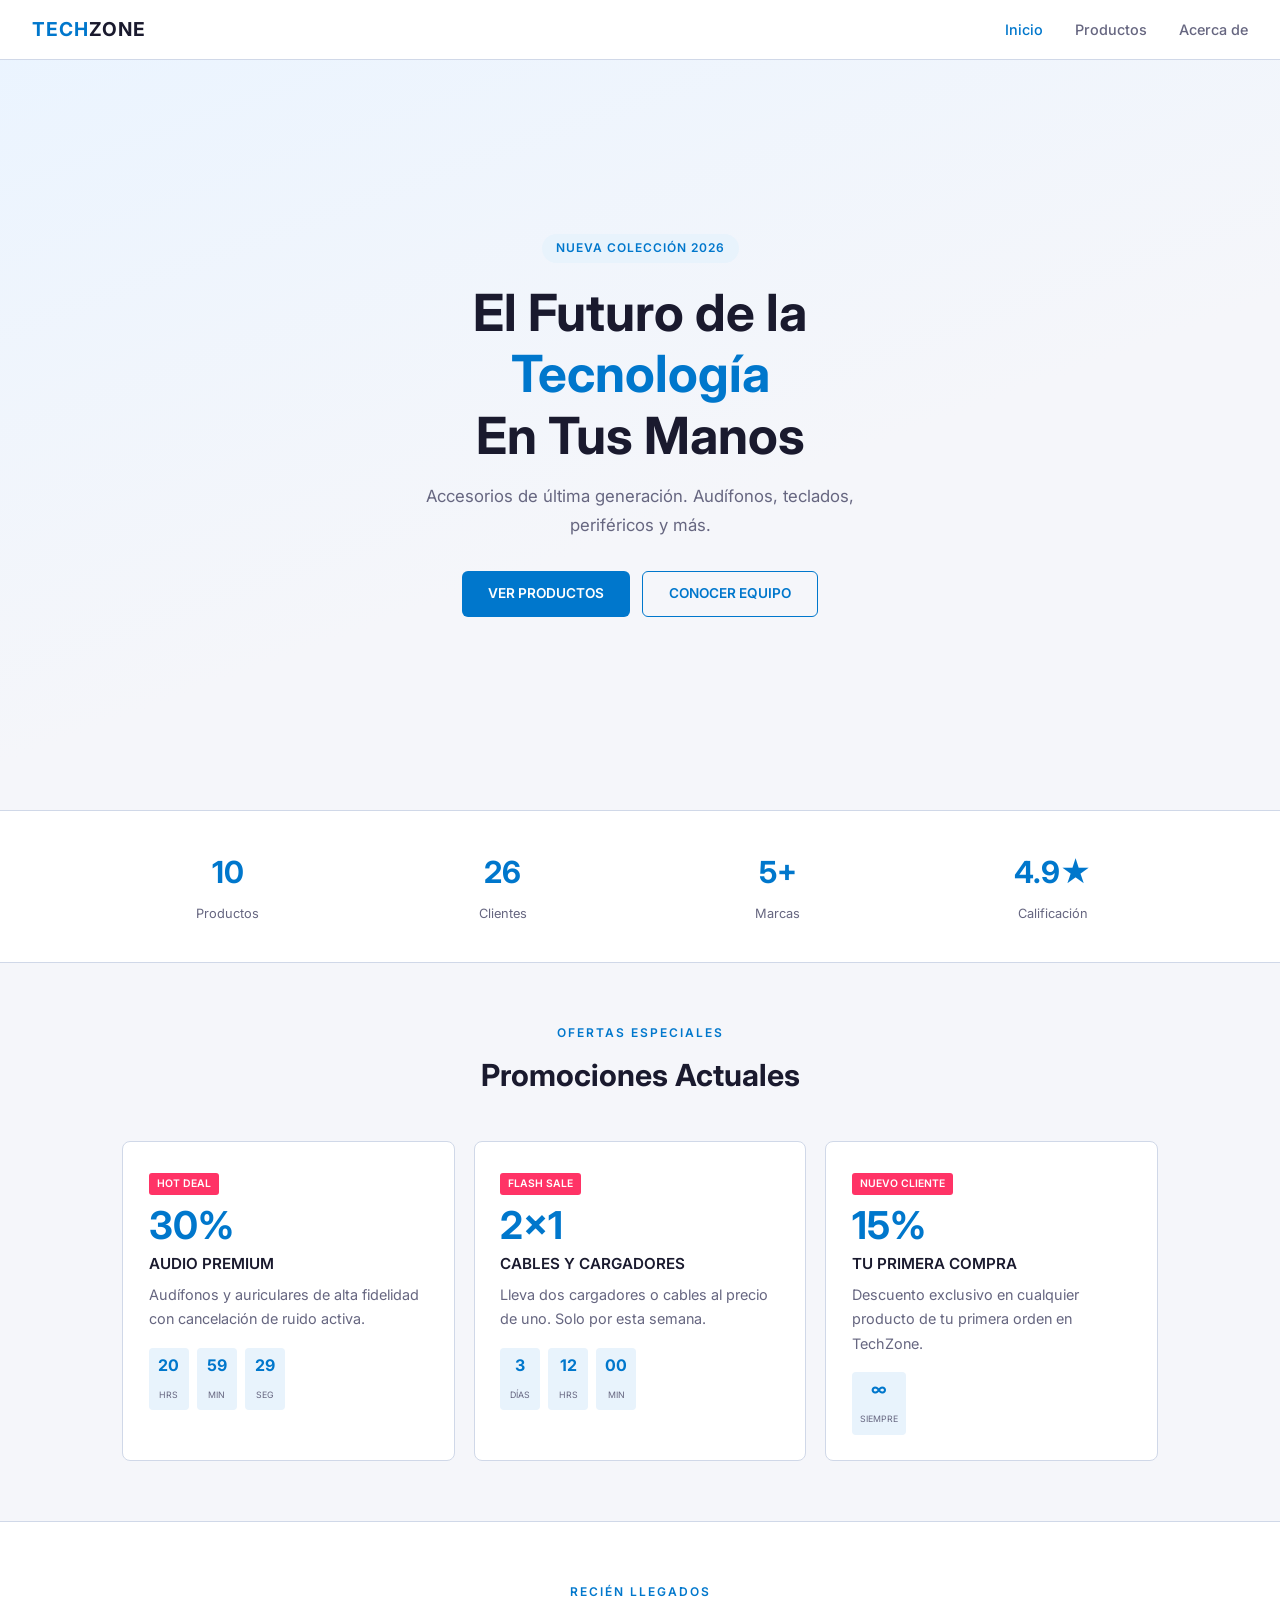
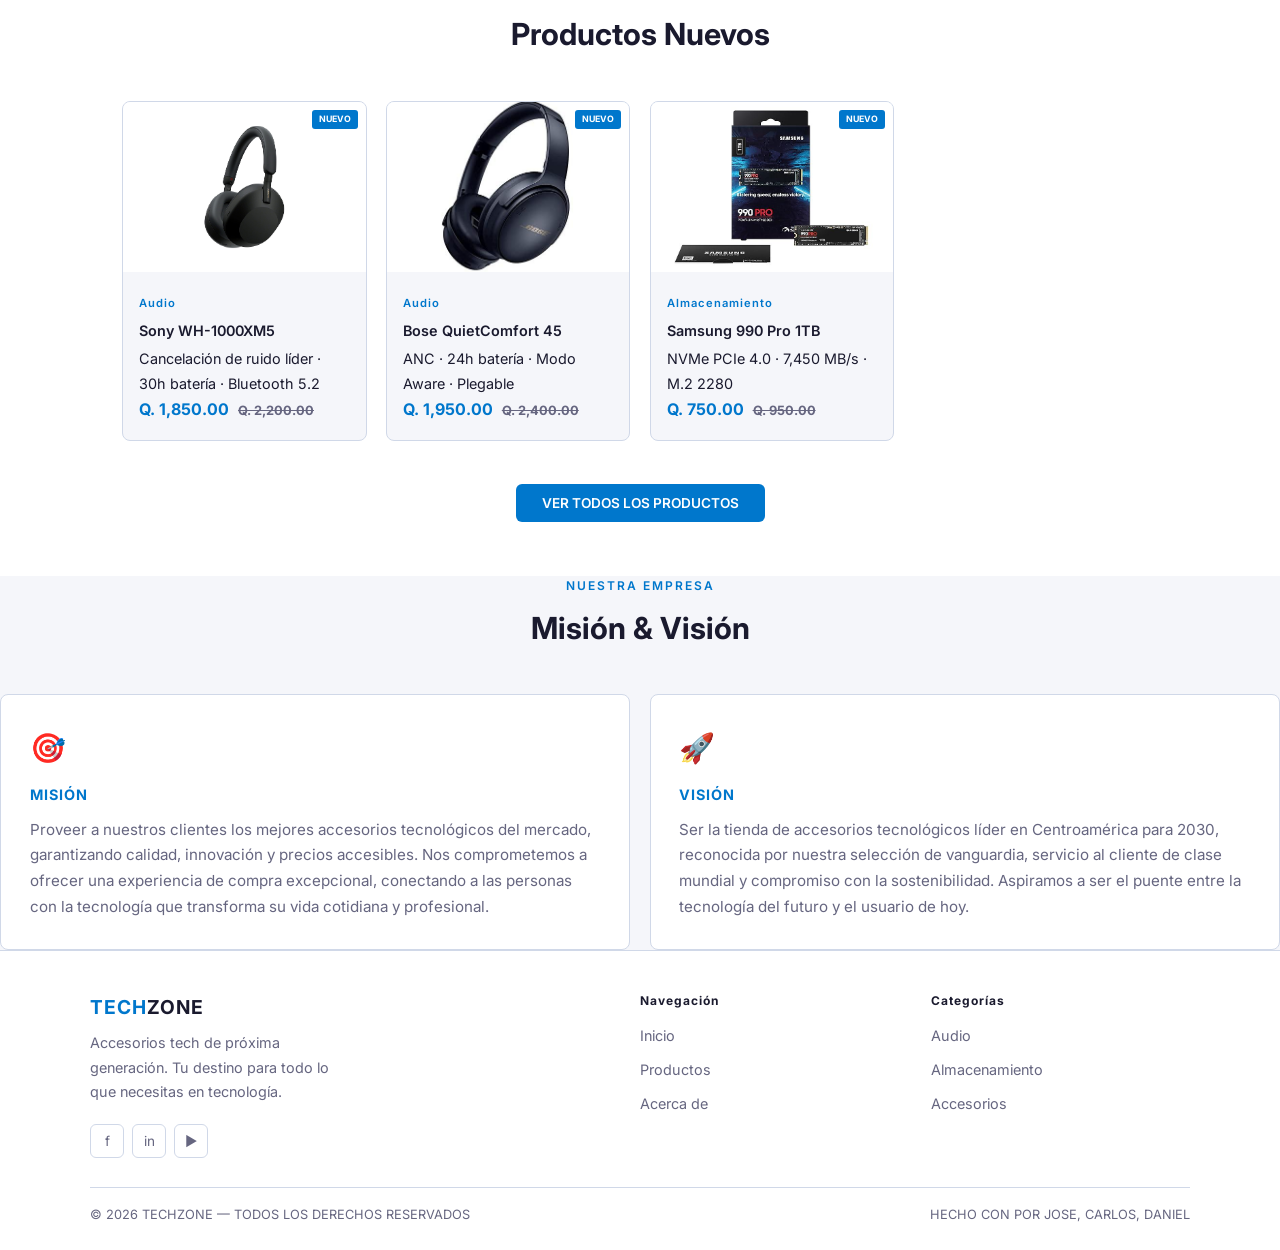
==== commit 992e147d: "Update index.html" ====
--- a/index.html
+++ b/index.html
@@ -4,19 +4,19 @@
   <meta charset="UTF-8" />
   <meta name="viewport" content="width=device-width, initial-scale=1.0" />
   <title>TechZone | Accesorios Tech de Próxima Generación</title>
-  <link rel="stylesheet" href="styles_CDJ.css" />
+  <link rel="stylesheet" href="/styles_CDJ.css" />
 </head>
 <body>
 
   <nav class="navbar_CDJ">
-    <a href="index.html" class="nav-logo_CDJ">TECH<span>ZONE</span></a>
+    <a href="index_CDJ.html" class="nav-logo_CDJ">TECH<span>ZONE</span></a>
 
     <button class="nav-toggle_CDJ" id="navToggle_CDJ" aria-label="Menú">
       <span></span><span></span><span></span>
     </button>
 
     <ul class="nav-links_CDJ" id="navLinks_CDJ">
-      <li><a href="index.html" class="active_CDJ">Inicio</a></li>
+      <li><a href="index_CDJ.html" class="active_CDJ">Inicio</a></li>
       <li><a href="productos_CDJ.html">Productos</a></li>
       <li><a href="acerca_CDJ.html">Acerca de</a></li>
     </ul>
@@ -42,21 +42,24 @@
     <div class="scroll-indicator_CDJ"></div>
   </section>
 
+  <!-- ========================
+       STATS BAR
+       ======================== -->
   <div class="stats-bar_CDJ">
     <div class="stats-inner_CDJ">
-      <div class="stat-item_CDJ">
+      <div class="stat-item_CDJ reveal_CDJ">
         <span class="stat-num_CDJ">10</span>
         <span class="stat-label_CDJ">Productos</span>
       </div>
-      <div class="stat-item_CDJ">
+      <div class="stat-item_CDJ reveal_CDJ">
         <span class="stat-num_CDJ">26</span>
         <span class="stat-label_CDJ">Clientes</span>
       </div>
-      <div class="stat-item_CDJ">
+      <div class="stat-item_CDJ reveal_CDJ">
         <span class="stat-num_CDJ">5+</span>
         <span class="stat-label_CDJ">Marcas</span>
       </div>
-      <div class="stat-item_CDJ">
+      <div class="stat-item_CDJ reveal_CDJ">
         <span class="stat-num_CDJ">4.9★</span>
         <span class="stat-label_CDJ">Calificación</span>
       </div>
@@ -64,14 +67,14 @@
   </div>
 
   <section class="section_CDJ">
-    <div class="section-header_CDJ">
+    <div class="section-header_CDJ reveal_CDJ">
       <span class="section-tag_CDJ">Ofertas Especiales</span>
       <h2 class="section-title_CDJ">Promociones Actuales</h2>
     </div>
 
     <div class="promo-grid_CDJ">
 
-      <div class="promo-card_CDJ">
+      <div class="promo-card_CDJ reveal_CDJ">
         <span class="promo-badge_CDJ">HOT DEAL</span>
         <div class="promo-discount_CDJ">30%</div>
         <h3>AUDIO PREMIUM</h3>
@@ -92,7 +95,7 @@
         </div>
       </div>
 
-      <div class="promo-card_CDJ">
+      <div class="promo-card_CDJ reveal_CDJ">
         <span class="promo-badge_CDJ">FLASH SALE</span>
         <div class="promo-discount_CDJ">2×1</div>
         <h3>CABLES Y CARGADORES</h3>
@@ -113,7 +116,7 @@
         </div>
       </div>
 
-      <div class="promo-card_CDJ">
+      <div class="promo-card_CDJ reveal_CDJ">
         <span class="promo-badge_CDJ">NUEVO CLIENTE</span>
         <div class="promo-discount_CDJ">15%</div>
         <h3>TU PRIMERA COMPRA</h3>
@@ -129,64 +132,67 @@
     </div>
   </section>
 
+  <!-- ========================
+       PRODUCTOS NUEVOS
+       ======================== -->
   <section class="products-section_CDJ">
     <div class="products-inner_CDJ">
-      <div class="section-header_CDJ">
+      <div class="section-header_CDJ reveal_CDJ">
         <span class="section-tag_CDJ">Recién Llegados</span>
         <h2 class="section-title_CDJ">Productos Nuevos</h2>
       </div>
 
       <div class="products-grid_CDJ">
 
-        <div class="product-card_CDJ">
+        <div class="product-card_CDJ reveal_CDJ">
           <div class="product-img_CDJ">
-            🎧
+            <img src="sonywh.jpg" alt="Sony WH-1000XM5" class="product-image_CDJ">
             <span class="product-new-tag_CDJ">NUEVO</span>
           </div>
           <div class="product-info_CDJ">
             <span class="product-category_CDJ">Audio</span>
-            <div class="product-name_CDJ">ProSound X9 ANC</div>
-            <div style="color: var(--text-secondary_CDJ); font-size: 0.9rem;">Cancelación de ruido activa · 40h batería</div>
-            <div class="product-price_CDJ">Q. 850.00 <span class="old-price_CDJ">Q. 1,200.00</span></div>
-          </div>
-        </div>
-
-        <div class="product-card_CDJ">
+            <div class="product-name_CDJ">Sony WH-1000XM5</div>
+            <div style="font-size: 0.9rem;">Cancelación de ruido líder · 30h batería · Bluetooth 5.2</div>
+            <div class="product-price_CDJ">Q. 1,850.00 <span class="old-price_CDJ">Q. 2,200.00</span></div>
+          </div>
+        </div>
+
+        <div class="product-card_CDJ reveal_CDJ">
           <div class="product-img_CDJ">
-            ⌨️
+            <img src="bose.jpg" alt="Bose QuietComfort 45" class="product-image_CDJ">
             <span class="product-new-tag_CDJ">NUEVO</span>
           </div>
           <div class="product-info_CDJ">
-            <span class="product-category_CDJ">Periféricos</span>
-            <div class="product-name_CDJ">NeonKeys RGB Pro</div>
-            <div style="color: var(--text-secondary_CDJ); font-size: 0.9rem;">Mecánico · RGB · Switch Red</div>
-            <div class="product-price_CDJ">Q. 650.00 <span class="old-price_CDJ">Q. 900.00</span></div>
-          </div>
-        </div>
-
-        <div class="product-card_CDJ">
+            <span class="product-category_CDJ">Audio</span>
+            <div class="product-name_CDJ">Bose QuietComfort 45</div>
+            <div style="font-size: 0.9rem;">ANC · 24h batería · Modo Aware · Plegable</div>
+            <div class="product-price_CDJ">Q. 1,950.00 <span class="old-price_CDJ">Q. 2,400.00</span></div>
+          </div>
+        </div>
+
+        <div class="product-card_CDJ reveal_CDJ">
           <div class="product-img_CDJ">
-            🖱️
+            <img src="samsungssd.jpg" alt="Samsung 990 Pro 1TB" class="product-image_CDJ">
             <span class="product-new-tag_CDJ">NUEVO</span>
           </div>
           <div class="product-info_CDJ">
-            <span class="product-category_CDJ">Periféricos</span>
-            <div class="product-name_CDJ">GlideX Mouse 16K</div>
-            <div style="color: var(--text-secondary_CDJ); font-size: 0.9rem;">16,000 DPI · Inalámbrico · RGB</div>
-            <div class="product-price_CDJ">Q. 420.00 <span class="old-price_CDJ">Q. 580.00</span></div>
-          </div>
-        </div>
-
-        <div class="product-card_CDJ">
+            <span class="product-category_CDJ">Almacenamiento</span>
+            <div class="product-name_CDJ">Samsung 990 Pro 1TB</div>
+            <div style="font-size: 0.9rem;">NVMe PCIe 4.0 · 7,450 MB/s · M.2 2280</div>
+            <div class="product-price_CDJ">Q. 750.00 <span class="old-price_CDJ">Q. 950.00</span></div>
+          </div>
+        </div>
+
+        <div class="product-card_CDJ reveal_CDJ">
           <div class="product-img_CDJ">
-            🔌
+            <img src="anker.jpeg" alt="Anker 737 GaN 120W" class="product-image_CDJ">
             <span class="product-new-tag_CDJ">NUEVO</span>
           </div>
           <div class="product-info_CDJ">
-            <span class="product-category_CDJ">Cargadores</span>
-            <div class="product-name_CDJ">TurboCharge 140W</div>
-            <div style="color: var(--text-secondary_CDJ); font-size: 0.9rem;">GaN · 3 puertos · USB-C/A</div>
-            <div class="product-price_CDJ">Q. 280.00 <span class="old-price_CDJ">Q. 380.00</span></div>
+            <span class="product-category_CDJ">Accesorios</span>
+            <div class="product-name_CDJ">Anker 737 GaN 120W</div>
+            <div style="font-size: 0.9rem;">Cargador GaN · 3 puertos · USB-C + USB-A · Carga rápida</div>
+            <div class="product-price_CDJ">Q. 420.00 <span class="old-price_CDJ">Q. 550.00</span></div>
           </div>
         </div>
 
@@ -198,14 +204,17 @@
     </div>
   </section>
 
+  <!-- ========================
+       MISIÓN Y VISIÓN
+       ======================== -->
   <section class="mv-section_CDJ">
-    <div class="section-header_CDJ">
+    <div class="section-header_CDJ reveal_CDJ">
       <span class="section-tag_CDJ">Nuestra Empresa</span>
       <h2 class="section-title_CDJ">Misión &amp; Visión</h2>
     </div>
 
     <div class="mv-grid_CDJ">
-      <div class="mv-card_CDJ">
+      <div class="mv-card_CDJ reveal_CDJ">
         <span class="mv-icon_CDJ">🎯</span>
         <h3>MISIÓN</h3>
         <p>
@@ -215,7 +224,7 @@
           la tecnología que transforma su vida cotidiana y profesional.
         </p>
       </div>
-      <div class="mv-card_CDJ">
+      <div class="mv-card_CDJ reveal_CDJ">
         <span class="mv-icon_CDJ">🚀</span>
         <h3>VISIÓN</h3>
         <p>
@@ -228,6 +237,9 @@
     </div>
   </section>
 
+  <!-- ========================
+       FOOTER
+       ======================== -->
   <footer class="footer_CDJ">
     <div class="footer-inner_CDJ">
       <div class="footer-top_CDJ">
@@ -245,7 +257,7 @@
         <div class="footer-col_CDJ">
           <h4>Navegación</h4>
           <ul>
-            <li><a href="index.html">Inicio</a></li>
+            <li><a href="index_CDJ.html">Inicio</a></li>
             <li><a href="productos_CDJ.html">Productos</a></li>
             <li><a href="acerca_CDJ.html">Acerca de</a></li>
           </ul>
@@ -268,5 +280,45 @@
       </div>
     </div>
   </footer>
+
+  <!-- ========================
+       JAVASCRIPT
+       ======================== -->
+  <script>
+    // --- Menú hamburguesa ---
+    const toggle = document.getElementById('navToggle_CDJ');
+    const links  = document.getElementById('navLinks_CDJ');
+    toggle.addEventListener('click', () => links.classList.toggle('open_CDJ'));
+
+    // --- Scroll reveal ---
+    const reveals = document.querySelectorAll('.reveal_CDJ');
+    const observer = new IntersectionObserver((entries) => {
+      entries.forEach((entry, i) => {
+        if (entry.isIntersecting) {
+          setTimeout(() => entry.target.classList.add('visible_CDJ'), i * 80);
+          observer.unobserve(entry.target);
+        }
+      });
+    }, { threshold: 0.12 });
+    reveals.forEach(el => observer.observe(el));
+
+    // --- Countdown timer ---
+    function updateTimer() {
+      const now  = new Date();
+      const end  = new Date();
+      end.setHours(23, 59, 59, 0);
+      let diff = Math.max(0, Math.floor((end - now) / 1000));
+      const h = String(Math.floor(diff / 3600)).padStart(2, '0');
+      diff %= 3600;
+      const m = String(Math.floor(diff / 60)).padStart(2, '0');
+      const s = String(diff % 60).padStart(2, '0');
+      document.getElementById('hours_CDJ').textContent = h;
+      document.getElementById('mins_CDJ').textContent  = m;
+      document.getElementById('secs_CDJ').textContent  = s;
+    }
+    updateTimer();
+    setInterval(updateTimer, 1000);
+  </script>
+
 </body>
 </html>
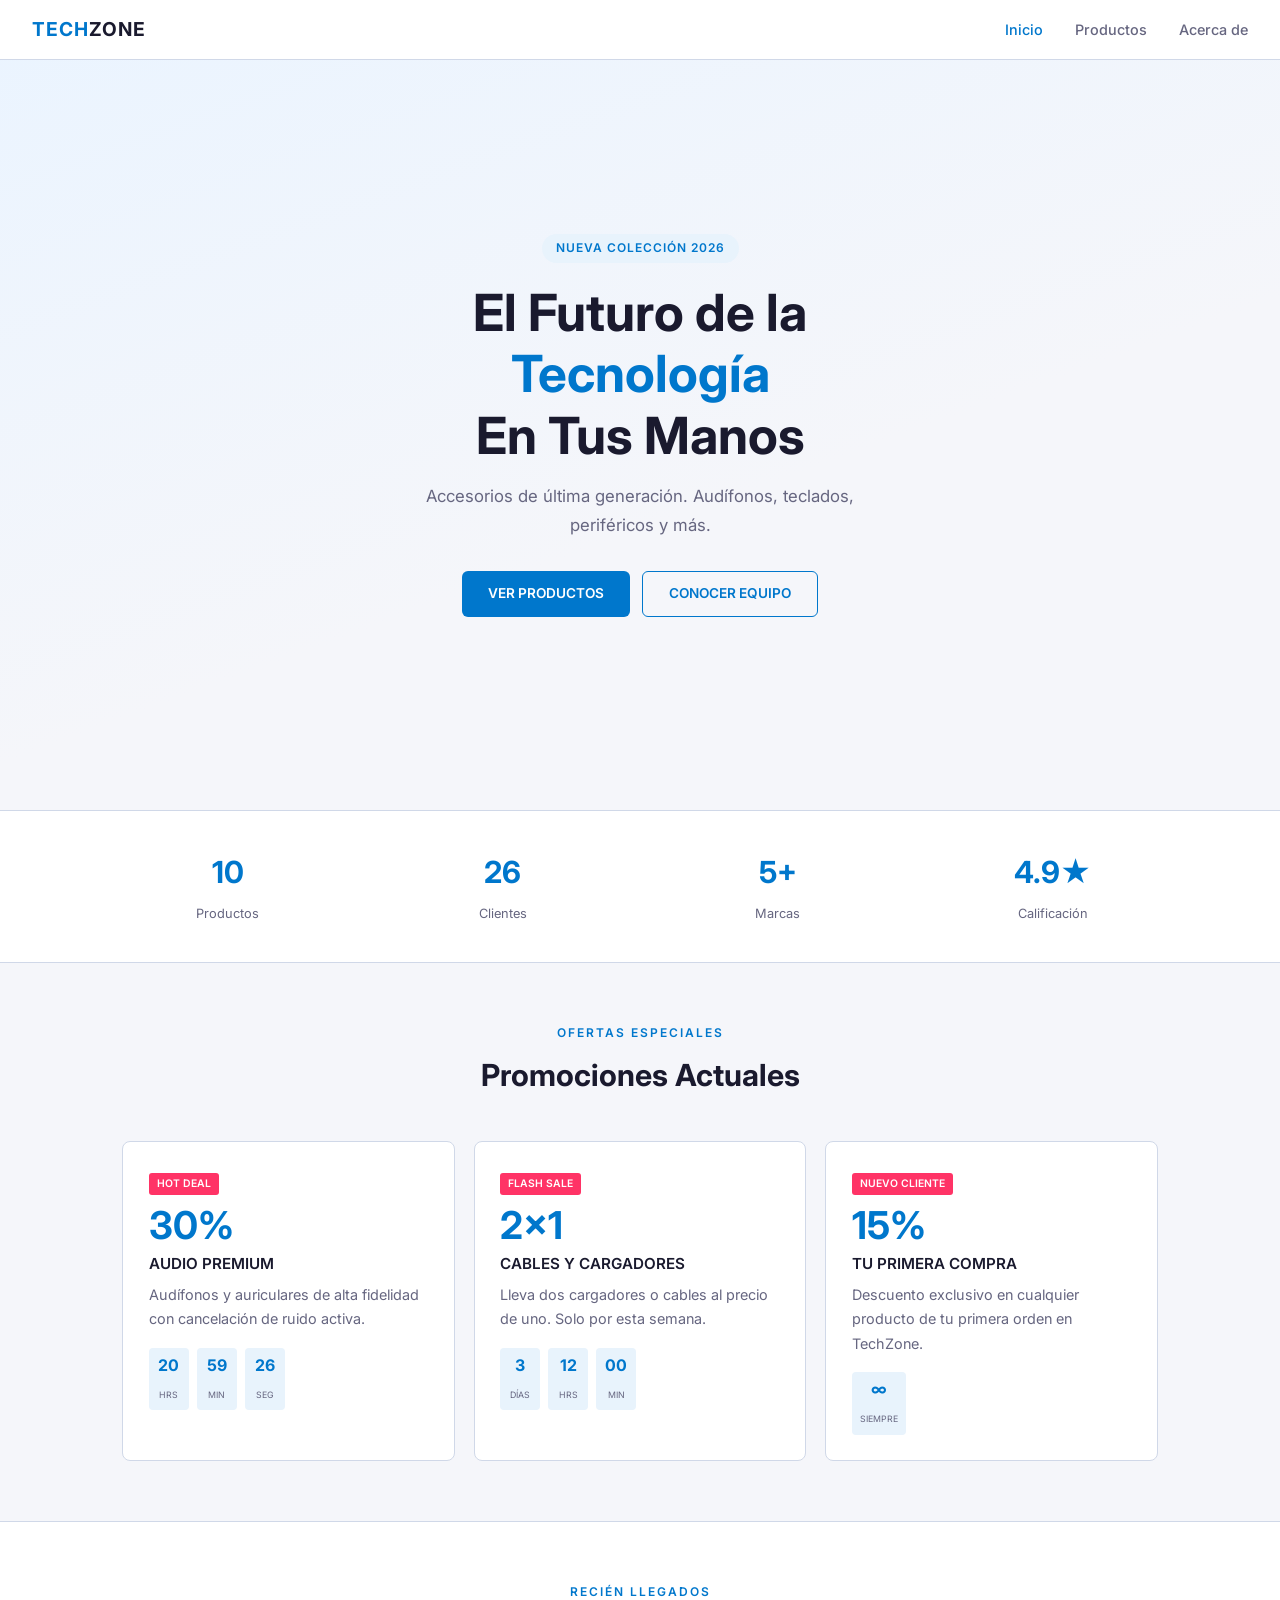
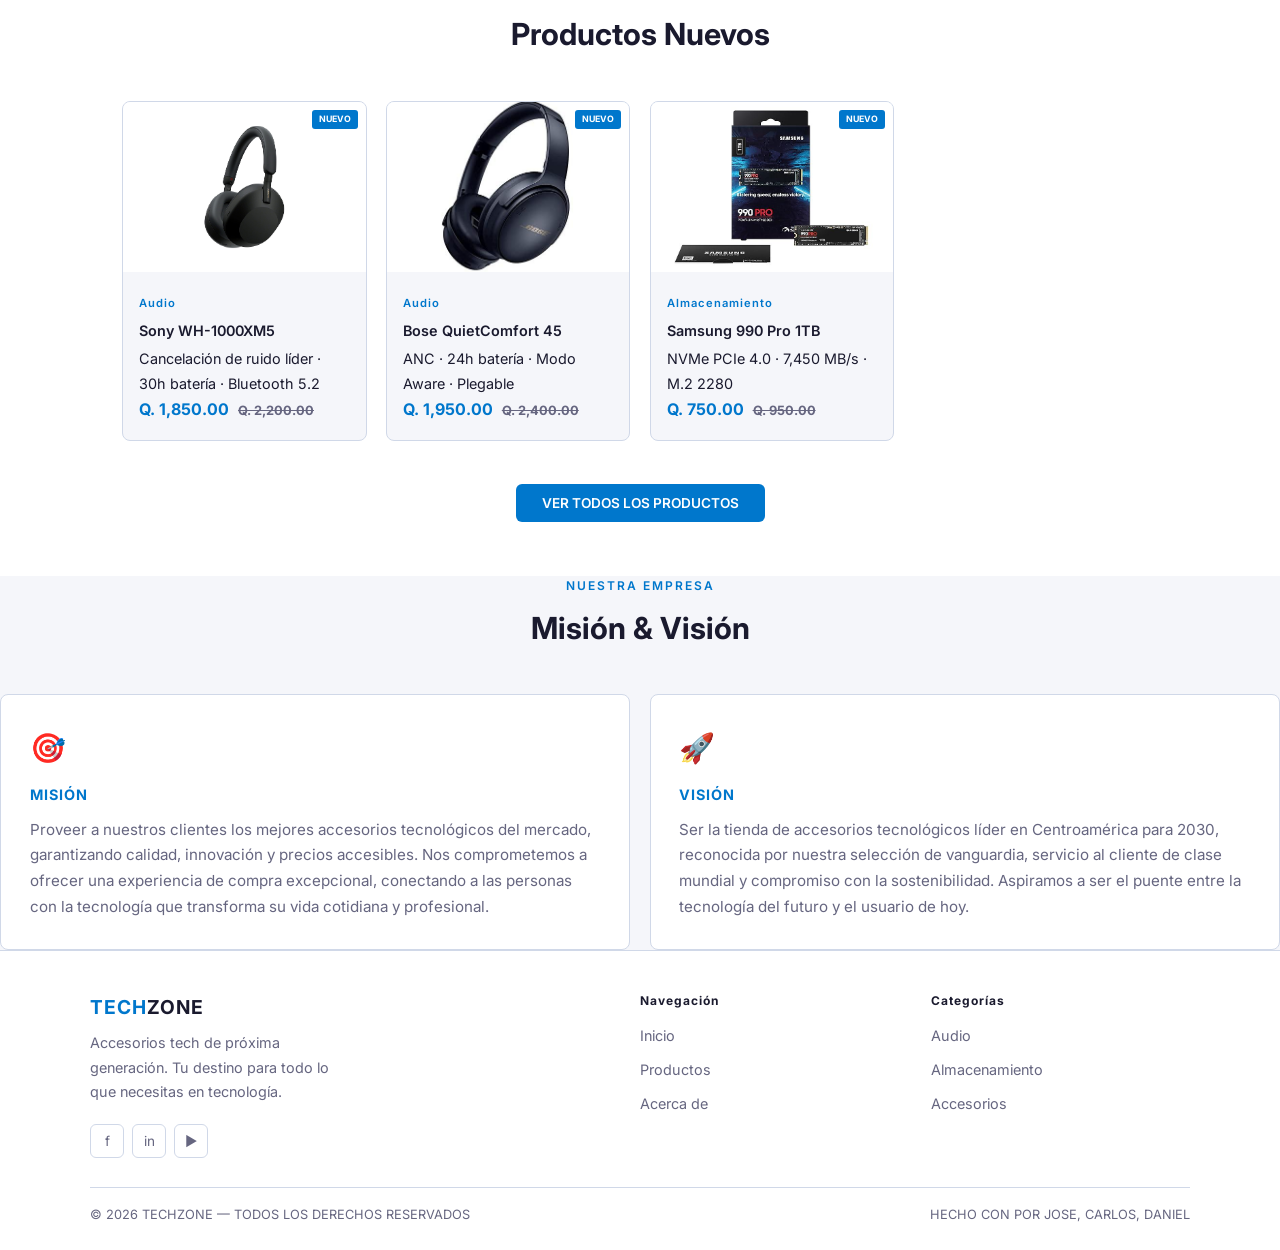
==== commit f50e50d3: "Update index.html" ====
--- a/index.html
+++ b/index.html
@@ -4,7 +4,7 @@
   <meta charset="UTF-8" />
   <meta name="viewport" content="width=device-width, initial-scale=1.0" />
   <title>TechZone | Accesorios Tech de Próxima Generación</title>
-  <link rel="stylesheet" href="/styles_CDJ.css" />
+  <link rel="stylesheet" href="styles_CDJ.css" />
 </head>
 <body>
 
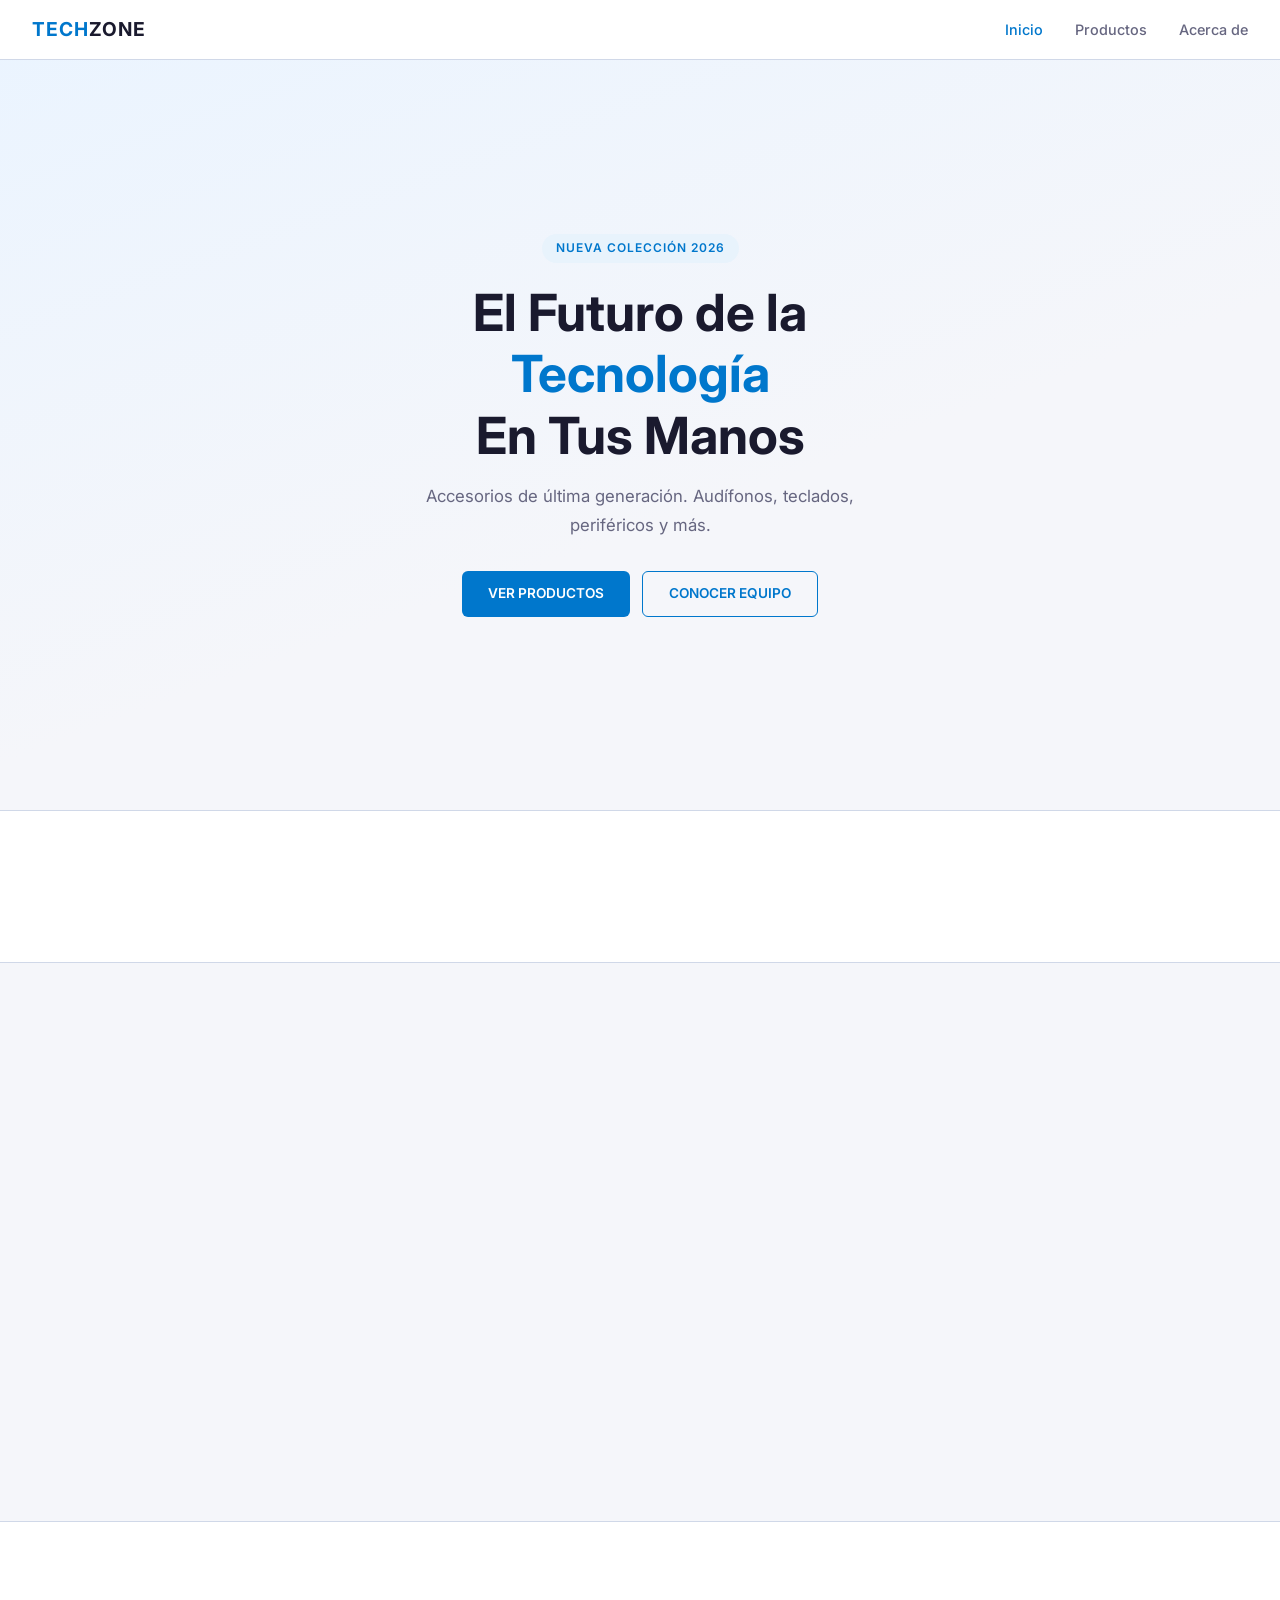
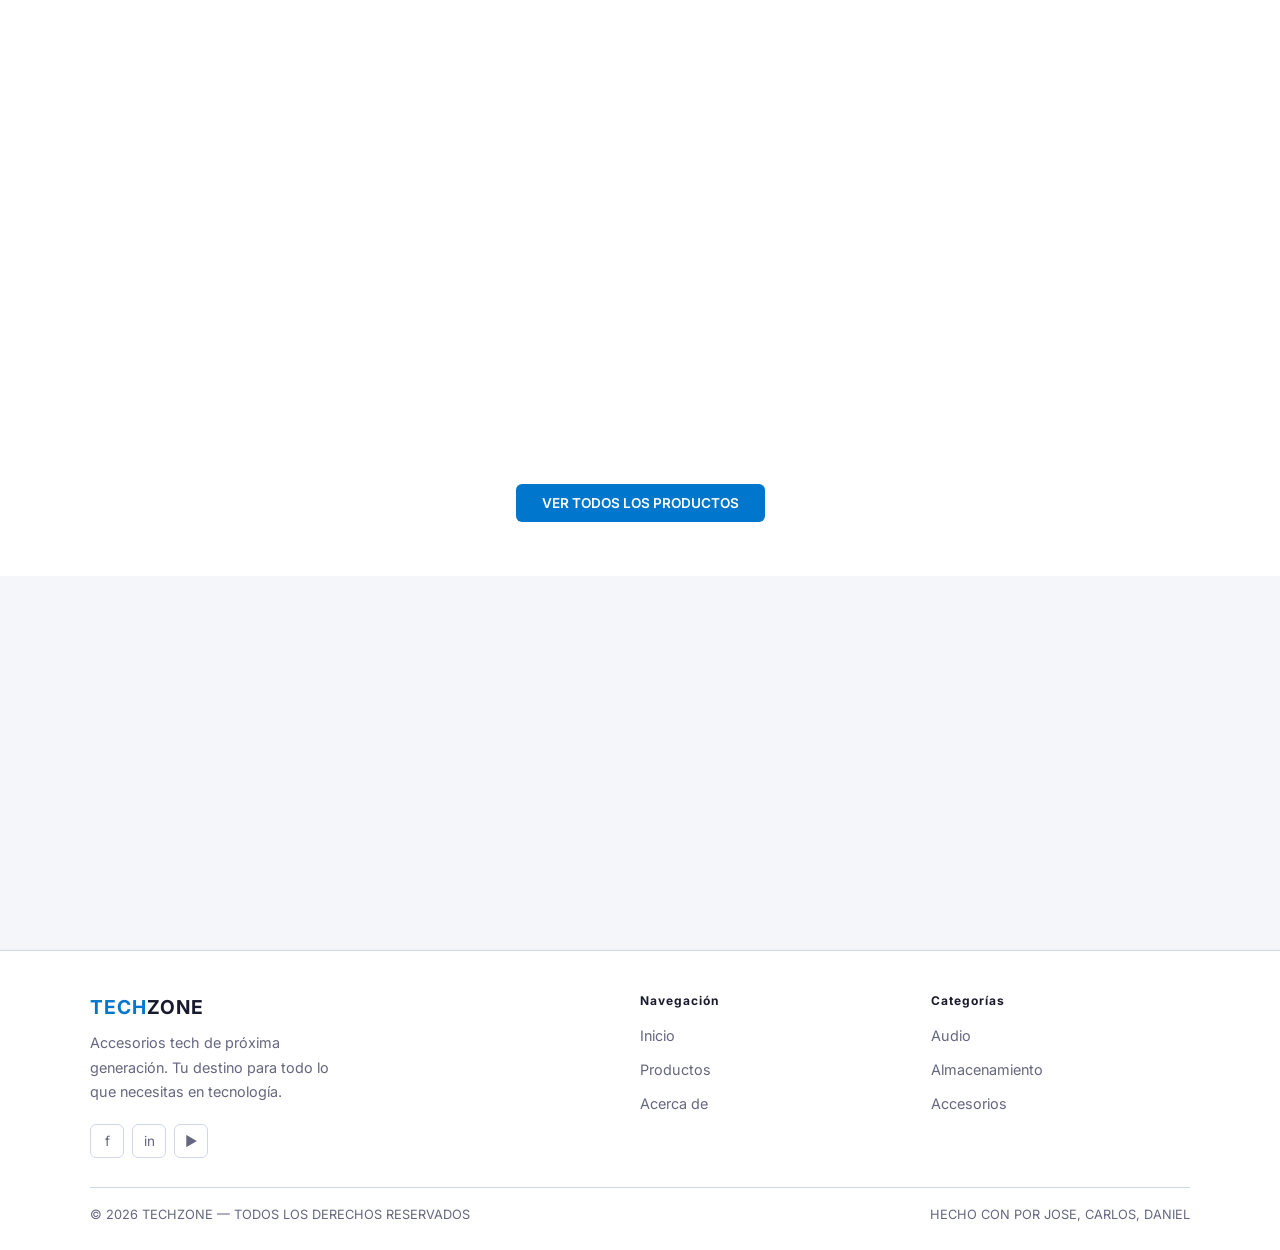
==== commit 511ef635: "Update index.html" ====
--- a/index.html
+++ b/index.html
@@ -280,45 +280,5 @@
       </div>
     </div>
   </footer>
-
-  <!-- ========================
-       JAVASCRIPT
-       ======================== -->
-  <script>
-    // --- Menú hamburguesa ---
-    const toggle = document.getElementById('navToggle_CDJ');
-    const links  = document.getElementById('navLinks_CDJ');
-    toggle.addEventListener('click', () => links.classList.toggle('open_CDJ'));
-
-    // --- Scroll reveal ---
-    const reveals = document.querySelectorAll('.reveal_CDJ');
-    const observer = new IntersectionObserver((entries) => {
-      entries.forEach((entry, i) => {
-        if (entry.isIntersecting) {
-          setTimeout(() => entry.target.classList.add('visible_CDJ'), i * 80);
-          observer.unobserve(entry.target);
-        }
-      });
-    }, { threshold: 0.12 });
-    reveals.forEach(el => observer.observe(el));
-
-    // --- Countdown timer ---
-    function updateTimer() {
-      const now  = new Date();
-      const end  = new Date();
-      end.setHours(23, 59, 59, 0);
-      let diff = Math.max(0, Math.floor((end - now) / 1000));
-      const h = String(Math.floor(diff / 3600)).padStart(2, '0');
-      diff %= 3600;
-      const m = String(Math.floor(diff / 60)).padStart(2, '0');
-      const s = String(diff % 60).padStart(2, '0');
-      document.getElementById('hours_CDJ').textContent = h;
-      document.getElementById('mins_CDJ').textContent  = m;
-      document.getElementById('secs_CDJ').textContent  = s;
-    }
-    updateTimer();
-    setInterval(updateTimer, 1000);
-  </script>
-
 </body>
 </html>
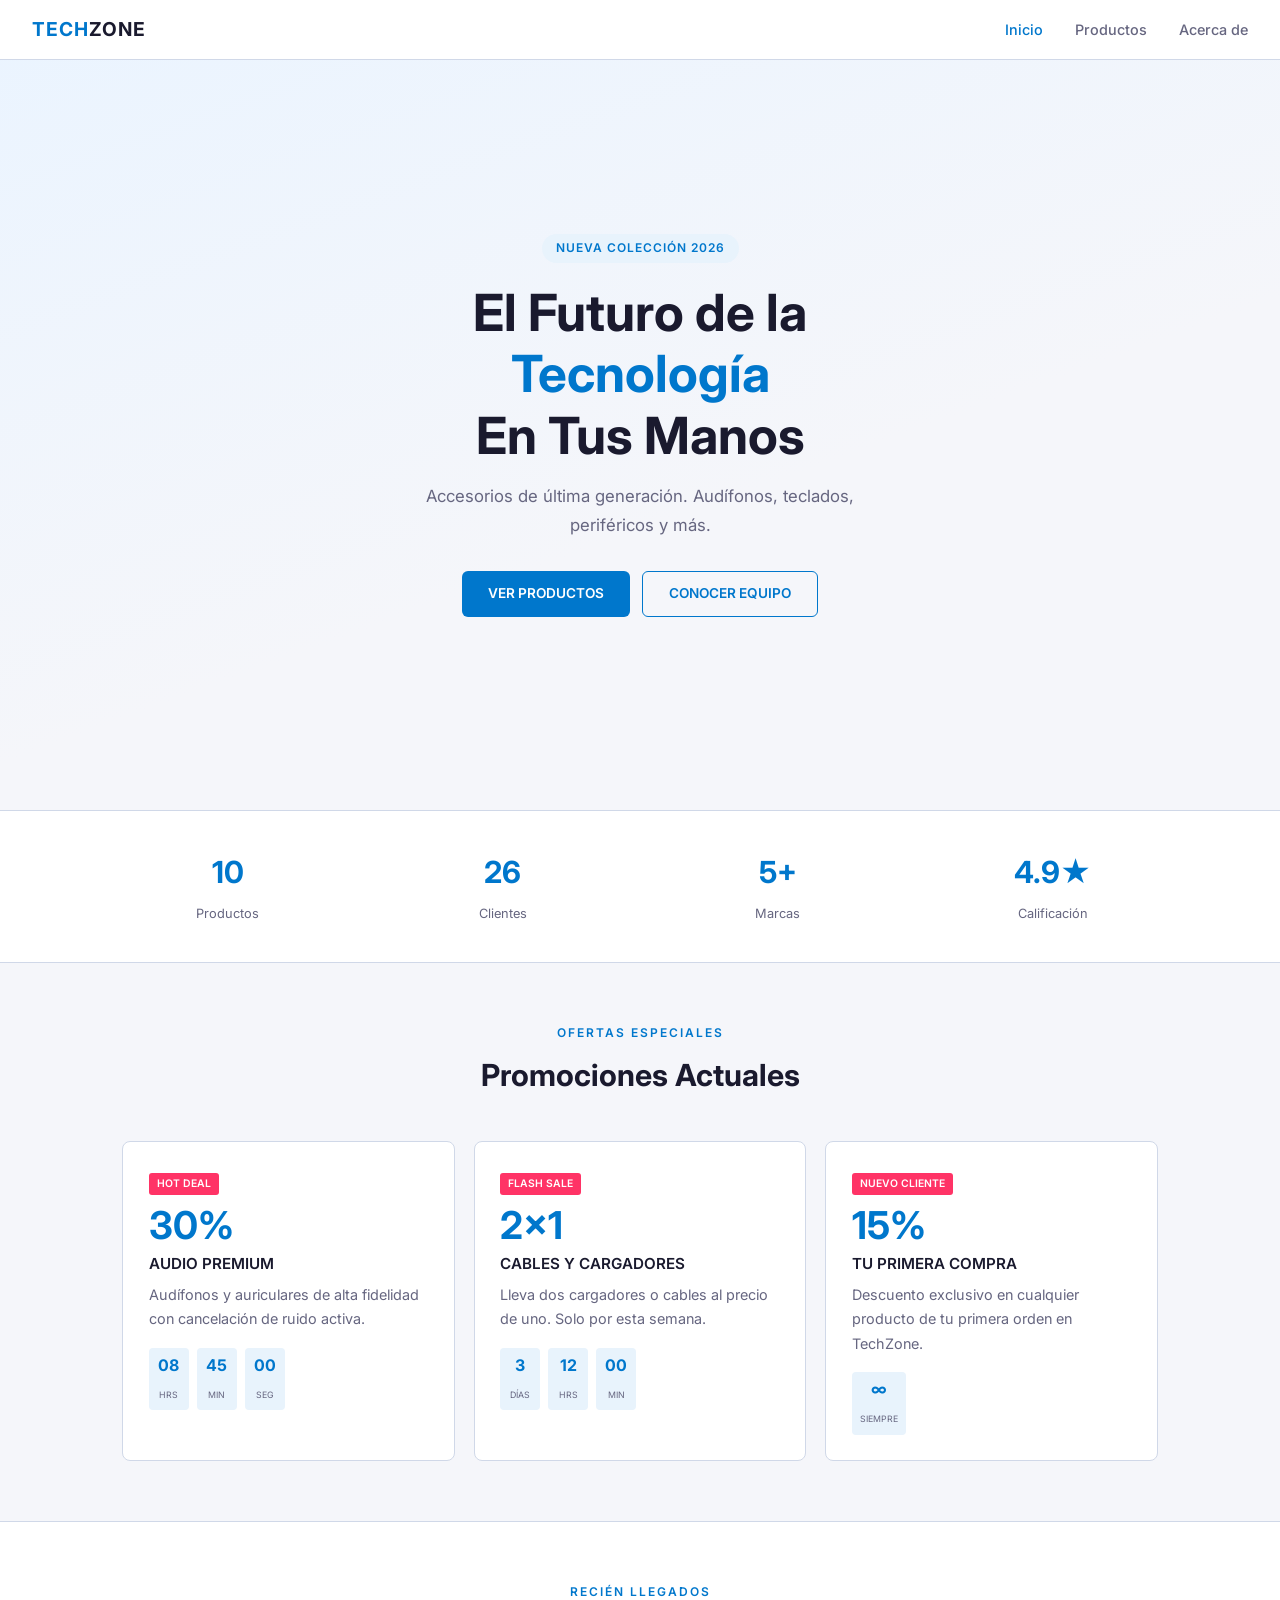
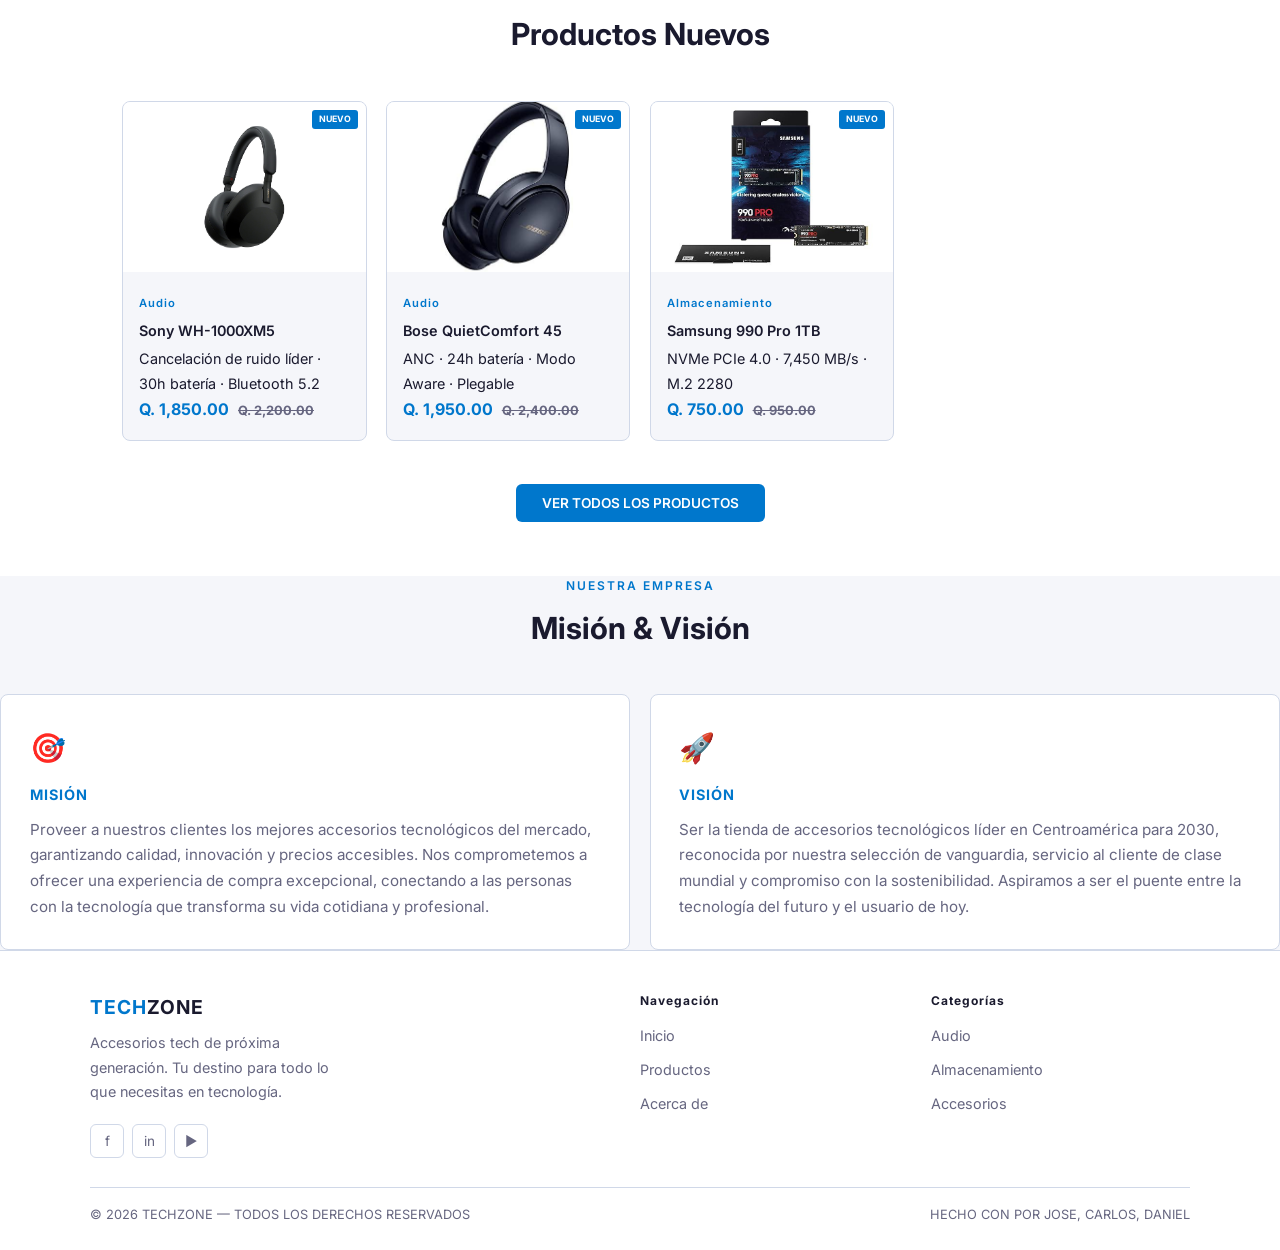
==== commit ad274e57: "Update index.html" ====
--- a/index.html
+++ b/index.html
@@ -280,5 +280,28 @@
       </div>
     </div>
   </footer>
+
+  
+  <!-- ========================
+       JAVASCRIPT
+       ======================== -->
+  <script>
+    // --- Menú hamburguesa ---
+    const toggle = document.getElementById('navToggle_CDJ');
+    const links  = document.getElementById('navLinks_CDJ');
+    toggle.addEventListener('click', () => links.classList.toggle('open_CDJ'));
+
+    // --- Scroll reveal ---
+    const reveals = document.querySelectorAll('.reveal_CDJ');
+    const observer = new IntersectionObserver((entries) => {
+      entries.forEach((entry, i) => {
+        if (entry.isIntersecting) {
+          setTimeout(() => entry.target.classList.add('visible_CDJ'), i * 80);
+          observer.unobserve(entry.target);
+        }
+      });
+    }, { threshold: 0.12 });
+    reveals.forEach(el => observer.observe(el));
+  </script>
 </body>
 </html>
